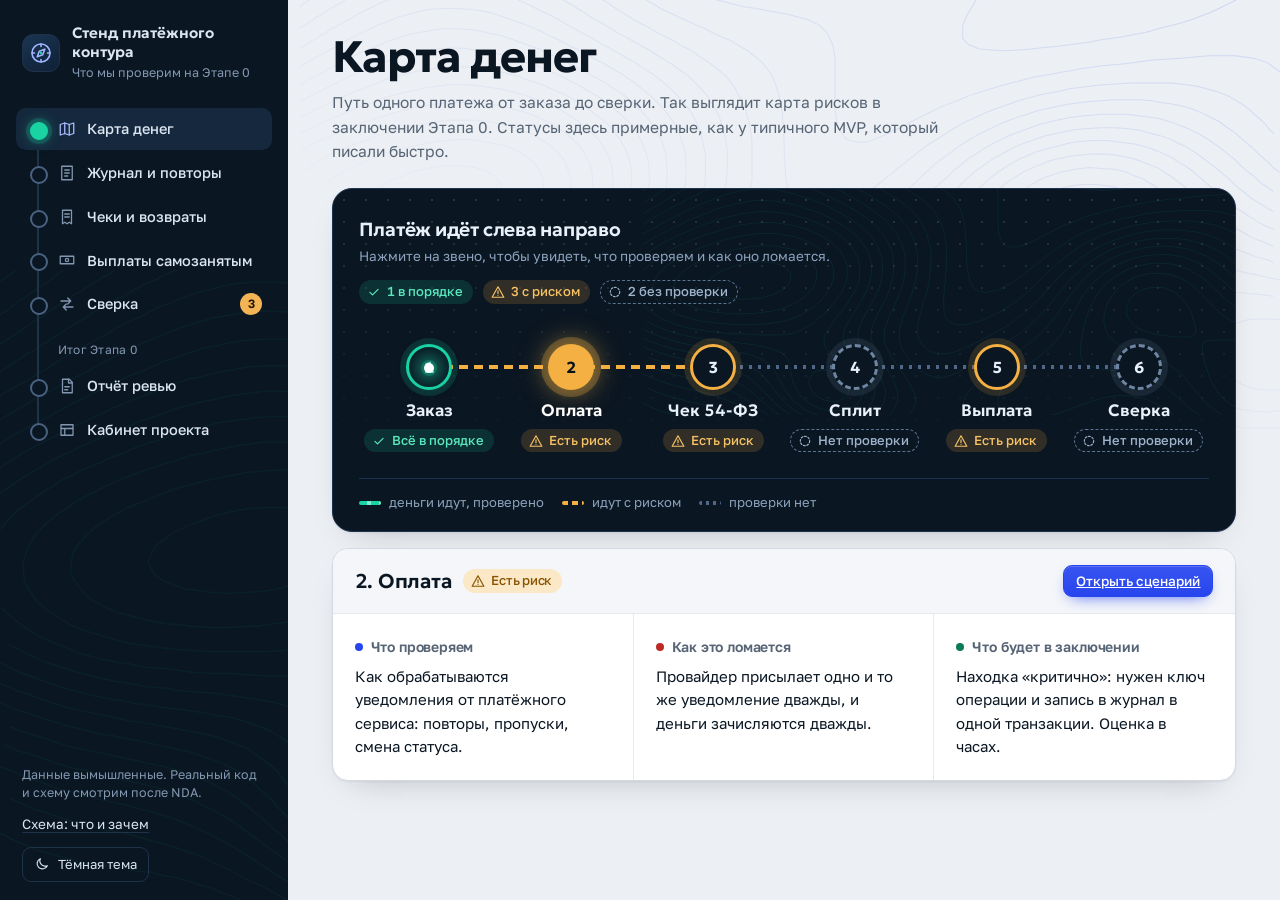
==== index.html @ 49bcb16f "feat: демо платёжного контура (Этап 0) Co-Authored-By: Claude Sonnet 5.5 <noreply@anthropic.com>" ====
<!doctype html>
<html lang="ru">
<head>
<meta charset="utf-8">
<meta name="robots" content="noindex">
<meta name="viewport" content="width=device-width, initial-scale=1, viewport-fit=cover">
<title>Стенд платёжного контура</title>
<link rel="stylesheet" href="styles.css">
</head>
<body>
<div class="app">
  <aside class="rail">
    <div class="brand">
      <span class="brand-mark" aria-hidden="true"><svg viewBox="0 0 24 24"><circle cx="12" cy="12" r="9"/><path d="M12 3v2.5M12 18.5V21M3 12h2.5M18.5 12H21"/><path d="M15.8 8.2l-2.1 5.5-5.5 2.1 2.1-5.5z"/><circle class="nd" cx="12" cy="12" r="1.3"/></svg></span>
      <div>
        <b>Стенд платёжного контура</b>
        <small>Что мы проверим на Этапе 0</small>
      </div>
    </div>
    <nav id="nav" class="nav" aria-label="Экраны стенда"></nav>
    <div class="rail-foot">
      <p class="demo-note">Данные вымышленные. Реальный код и схему смотрим после NDA.</p>
      <a class="rail-link" href="story.html">Схема: что и зачем</a>
      <button class="theme-btn" id="themeBtn" type="button" aria-label="Сменить тему"></button>
    </div>
  </aside>
  <main class="main" id="view" tabindex="-1"></main>
</div>
<script src="data.js"></script>
<script src="app.js"></script>
</body>
</html>
---- styles.css ----
/* Стенд платёжного контура.
   Раскладка: тёмная боковая колонка с экранами, справа рабочая область на светлой «бумаге».
   Главная деталь: кассовая лента, которая выезжает при каждом чеке. Остальное сдержанно. */

@font-face{font-family:'Geologica';font-weight:600;font-style:normal;font-display:swap;src:url(fonts/geologica-cyrillic-600-normal.woff2) format('woff2');unicode-range:U+0301,U+0400-045F,U+0490-0491,U+04B0-04B1,U+2116}
@font-face{font-family:'Geologica';font-weight:600;font-style:normal;font-display:swap;src:url(fonts/geologica-latin-600-normal.woff2) format('woff2');unicode-range:U+0000-00FF,U+0131,U+0152-0153,U+02BB-02BC,U+02C6,U+02DA,U+02DC,U+2000-206F,U+2074,U+20AC,U+2122,U+2191,U+2193,U+2212,U+2215,U+FEFF,U+FFFD}
@font-face{font-family:'Geologica';font-weight:700;font-style:normal;font-display:swap;src:url(fonts/geologica-cyrillic-700-normal.woff2) format('woff2');unicode-range:U+0301,U+0400-045F,U+0490-0491,U+04B0-04B1,U+2116}
@font-face{font-family:'Geologica';font-weight:700;font-style:normal;font-display:swap;src:url(fonts/geologica-latin-700-normal.woff2) format('woff2');unicode-range:U+0000-00FF,U+0131,U+0152-0153,U+02BB-02BC,U+02C6,U+02DA,U+02DC,U+2000-206F,U+2074,U+20AC,U+2122,U+2191,U+2193,U+2212,U+2215,U+FEFF,U+FFFD}
@font-face{font-family:'Golos Text';font-weight:400;font-style:normal;font-display:swap;src:url(fonts/golos-text-cyrillic-400-normal.woff2) format('woff2');unicode-range:U+0301,U+0400-045F,U+0490-0491,U+04B0-04B1,U+2116}
@font-face{font-family:'Golos Text';font-weight:400;font-style:normal;font-display:swap;src:url(fonts/golos-text-latin-400-normal.woff2) format('woff2');unicode-range:U+0000-00FF,U+0131,U+0152-0153,U+02BB-02BC,U+02C6,U+02DA,U+02DC,U+2000-206F,U+2074,U+20AC,U+2122,U+2191,U+2193,U+2212,U+2215,U+FEFF,U+FFFD}
@font-face{font-family:'Golos Text';font-weight:500;font-style:normal;font-display:swap;src:url(fonts/golos-text-cyrillic-500-normal.woff2) format('woff2');unicode-range:U+0301,U+0400-045F,U+0490-0491,U+04B0-04B1,U+2116}
@font-face{font-family:'Golos Text';font-weight:500;font-style:normal;font-display:swap;src:url(fonts/golos-text-latin-500-normal.woff2) format('woff2');unicode-range:U+0000-00FF,U+0131,U+0152-0153,U+02BB-02BC,U+02C6,U+02DA,U+02DC,U+2000-206F,U+2074,U+20AC,U+2122,U+2191,U+2193,U+2212,U+2215,U+FEFF,U+FFFD}
@font-face{font-family:'Golos Text';font-weight:600;font-style:normal;font-display:swap;src:url(fonts/golos-text-cyrillic-600-normal.woff2) format('woff2');unicode-range:U+0301,U+0400-045F,U+0490-0491,U+04B0-04B1,U+2116}
@font-face{font-family:'Golos Text';font-weight:600;font-style:normal;font-display:swap;src:url(fonts/golos-text-latin-600-normal.woff2) format('woff2');unicode-range:U+0000-00FF,U+0131,U+0152-0153,U+02BB-02BC,U+02C6,U+02DA,U+02DC,U+2000-206F,U+2074,U+20AC,U+2122,U+2191,U+2193,U+2212,U+2215,U+FEFF,U+FFFD}
@font-face{font-family:'JetBrains Mono';font-weight:400;font-style:normal;font-display:swap;src:url(fonts/jetbrains-mono-cyrillic-400-normal.woff2) format('woff2');unicode-range:U+0301,U+0400-045F,U+0490-0491,U+04B0-04B1,U+2116}
@font-face{font-family:'JetBrains Mono';font-weight:400;font-style:normal;font-display:swap;src:url(fonts/jetbrains-mono-latin-400-normal.woff2) format('woff2');unicode-range:U+0000-00FF,U+0131,U+0152-0153,U+02BB-02BC,U+02C6,U+02DA,U+02DC,U+2000-206F,U+2074,U+20AC,U+2122,U+2191,U+2193,U+2212,U+2215,U+FEFF,U+FFFD}
@font-face{font-family:'JetBrains Mono';font-weight:500;font-style:normal;font-display:swap;src:url(fonts/jetbrains-mono-cyrillic-500-normal.woff2) format('woff2');unicode-range:U+0301,U+0400-045F,U+0490-0491,U+04B0-04B1,U+2116}
@font-face{font-family:'JetBrains Mono';font-weight:500;font-style:normal;font-display:swap;src:url(fonts/jetbrains-mono-latin-500-normal.woff2) format('woff2');unicode-range:U+0000-00FF,U+0131,U+0152-0153,U+02BB-02BC,U+02C6,U+02DA,U+02DC,U+2000-206F,U+2074,U+20AC,U+2122,U+2191,U+2193,U+2212,U+2215,U+FEFF,U+FFFD}


:root{
  --bg:#ECEFF3; --panel:#FFFFFF; --panel-2:#F4F6F9; --ink:#0A1622; --muted:#566475;
  --line:#D3DAE3; --line-2:#E5EAF0;
  --accent:#2745EE; --accent-ink:#FFFFFF; --accent-soft:#E3E8FE;
  --ok:#0B7A56; --ok-soft:#D7F2E8; --warn:#8A5300; --warn-soft:#FAE8C6; --bad:#BC2A24; --bad-soft:#FADEDC;
  --flow:#19D3A2;
  --rail:#0A1622; --rail-ink:#DCE6F2; --rail-muted:#8397B0; --rail-active:#15283D; --rail-line:#1F3249;
  --board:#0A1622; --board-2:#0F2035; --board-line:#1C3350; --board-ink:#E8F0FA; --board-muted:#8DA3BD;
  --paper:#FBFBF8; --paper-ink:#1B1F27; --paper-dim:#6A6F78; --paper-line:#C9CAC5;
  --contour:rgba(39,69,238,.15);
  --shadow:0 1px 2px rgba(10,22,34,.05),0 14px 34px -20px rgba(10,22,34,.28);
  --f-head:'Geologica','Segoe UI',system-ui,sans-serif;
  --f-body:'Golos Text','Segoe UI',system-ui,sans-serif;
  --f-mono:'JetBrains Mono',ui-monospace,Menlo,Consolas,monospace;
  --rail-w:288px;
  --contour-img:url("data:image/svg+xml,%3Csvg xmlns=%22http://www.w3.org/2000/svg%22 viewBox=%220 0 1200 520%22 fill=%22none%22 stroke=%22%23000%22 stroke-width=%221.2%22 stroke-linejoin=%22round%22%3E%3Cpath d=%22M841 0 L836 8 L830 18 L825 30 L825 45 L832 53 L845 58 L860 59 L875 60 L891 59 L906 58 L921 56 L936 55 L951 53 L958 52 L974 50 L989 47 L1003 45 L1011 44 L1026 41 L1042 38 L1049 36 L1064 32 L1072 30 L1087 26 L1096 23 L1109 18 L1117 15 L1132 8 L1140 4 L1148 0 M534 0 L543 2 L558 6 L566 8 L581 10 L596 13 L608 15 L619 17 L634 21 L642 23 L656 30 L664 38 L668 45 L672 55 L674 68 L674 83 L674 98 L674 113 L674 128 L676 143 L679 153 L687 164 L694 167 L709 168 L717 166 L732 160 L740 156 L751 151 L762 145 L770 141 L780 136 L792 130 L800 126 L814 121 L823 117 L833 113 L845 109 L855 106 L868 102 L882 98 L891 96 L906 92 L914 90 L928 88 L943 85 L956 83 L966 81 L981 79 L996 77 L1011 76 L1019 75 L1034 73 L1049 71 L1064 70 L1079 69 L1093 68 L1102 67 L1117 66 L1132 66 L1147 66 L1162 68 L1170 69 L1185 74 L1192 79 L1200 85 M451 0 L460 5 L468 10 L479 15 L491 21 L498 24 L511 30 L521 34 L528 38 L543 45 L551 48 L559 53 L571 60 L581 68 L589 75 L595 83 L600 90 L604 100 L608 113 L611 128 L612 136 L613 151 L614 166 L614 181 L615 196 L616 211 L619 226 L621 234 L626 243 L634 250 L649 254 L664 252 L675 249 L687 243 L694 239 L703 234 L714 226 L724 219 L732 212 L740 206 L747 200 L755 194 L762 188 L771 181 L781 173 L792 166 L800 161 L808 156 L816 151 L830 143 L838 140 L846 136 L860 130 L868 127 L883 122 L891 119 L906 115 L913 113 L928 110 L943 107 L951 105 L966 103 L981 101 L996 100 L1011 99 L1023 98 L1034 98 L1049 98 L1064 98 L1072 98 L1087 100 L1102 102 L1117 106 L1125 108 L1138 113 L1147 118 L1155 123 L1162 128 L1171 136 L1179 143 L1186 151 L1193 158 M0 9 L2 8 L8 4 L13 0 M198 520 L196 519 L189 516 L181 513 L179 512 L174 510 L166 508 L158 505 L157 505 L151 503 L143 501 L136 500 L128 498 L124 497 L121 497 L113 496 L106 494 L98 493 L91 492 L83 491 L75 490 L75 490 L68 489 L60 487 L53 485 L45 483 L42 482 L38 481 L30 479 L23 475 L21 475 L15 472 L8 469 L5 467 L0 465 M400 0 L408 5 L415 10 L423 15 L436 23 L445 28 L453 32 L463 38 L475 44 L483 48 L491 53 L505 60 L513 66 L521 71 L528 76 L537 83 L545 90 L552 98 L558 108 L565 121 L568 128 L572 143 L574 151 L576 166 L576 181 L576 196 L576 211 L574 226 L574 234 L572 249 L571 264 L571 279 L572 294 L575 301 L581 310 L596 316 L611 316 L626 312 L638 309 L649 305 L657 301 L672 294 L679 290 L687 286 L697 279 L708 271 L717 264 L725 258 L732 251 L740 244 L747 237 L755 229 L762 222 L770 215 L777 208 L785 201 L792 194 L800 188 L810 181 L820 173 L830 167 L838 162 L845 158 L860 151 L868 147 L878 143 L891 138 L899 136 L913 131 L927 128 L936 126 L951 123 L966 121 L974 120 L989 119 L1004 118 L1019 118 L1034 118 L1049 119 L1059 121 L1072 123 L1087 126 L1094 128 L1109 134 L1117 138 L1127 143 L1138 151 L1147 157 L1155 164 L1162 170 L1170 177 L1177 184 L1185 191 L1192 198 L1200 204 M0 37 L8 32 L10 30 L15 26 L20 23 L23 21 L30 16 L31 15 L38 11 L42 8 L45 5 L53 0 L53 0 M237 520 L226 514 L219 510 L208 505 L196 499 L189 495 L178 490 L166 484 L158 481 L143 476 L136 474 L121 470 L111 467 L98 464 L83 461 L75 459 L60 455 L50 452 L38 448 L28 445 L15 439 L8 436 M353 0 L362 5 L370 10 L378 15 L390 23 L400 28 L408 33 L416 38 L429 45 L438 50 L445 54 L456 60 L468 68 L475 72 L483 77 L491 83 L501 90 L509 98 L517 106 L523 113 L528 121 L536 135 L539 143 L543 158 L545 166 L547 181 L547 196 L546 211 L544 226 L543 234 L540 249 L536 263 L533 271 L529 286 L527 294 L523 309 L521 324 L523 339 L528 350 L536 359 L543 365 L554 369 L566 371 L581 370 L589 368 L604 363 L611 360 L624 354 L634 349 L642 345 L653 339 L664 333 L672 329 L680 324 L692 317 L702 310 L709 304 L717 298 L725 292 L732 286 L740 278 L747 271 L755 263 L762 255 L770 246 L777 238 L785 230 L792 222 L800 215 L808 208 L815 201 L823 195 L831 188 L842 181 L853 174 L860 170 L868 166 L883 159 L891 156 L905 151 L913 148 L928 144 L936 142 L951 139 L966 137 L981 136 L989 135 L1004 135 L1019 135 L1026 136 L1042 138 L1057 140 L1067 143 L1079 147 L1089 151 L1102 157 L1109 161 L1117 166 L1127 173 L1137 181 L1146 188 L1154 196 L1162 203 L1170 209 L1177 216 L1185 221 L1192 226 M0 61 L2 60 L8 56 L13 53 L15 51 L23 46 L24 45 L30 41 L36 38 L38 36 L45 31 L47 30 L53 26 L59 23 L60 21 L68 17 L70 15 L75 12 L82 8 L83 7 L91 3 L95 0 M267 520 L257 515 L249 511 L238 505 L226 498 L219 493 L211 488 L202 482 L190 475 L181 470 L174 466 L161 460 L151 456 L141 452 L128 448 L116 445 L106 442 L91 439 L83 437 L68 433 L56 430 L45 427 L32 422 L23 419 L11 414 L0 410 M300 0 L309 4 L317 8 L331 15 L340 19 L347 23 L359 30 L370 36 L377 40 L387 45 L400 53 L408 57 L415 61 L427 68 L438 74 L445 79 L453 84 L462 90 L472 98 L481 106 L488 113 L495 121 L501 128 L506 136 L513 151 L516 158 L519 173 L521 184 L521 196 L521 209 L520 219 L517 234 L513 248 L511 256 L506 270 L502 279 L498 289 L493 301 L491 309 L487 324 L486 339 L489 354 L492 362 L498 372 L506 382 L513 390 L521 398 L528 404 L536 409 L549 414 L558 417 L574 415 L581 413 L596 407 L604 403 L611 398 L622 392 L634 384 L642 379 L649 375 L658 369 L670 362 L679 356 L687 351 L694 346 L705 339 L715 332 L725 325 L732 318 L740 312 L747 305 L755 297 L762 289 L770 280 L777 271 L783 264 L789 256 L795 249 L801 241 L808 234 L815 226 L823 218 L830 211 L839 203 L849 196 L860 188 L868 184 L875 180 L888 173 L898 169 L907 166 L921 161 L933 158 L943 156 L958 153 L974 152 L989 151 L1004 151 L1019 152 L1034 154 L1049 158 L1057 160 L1072 165 L1079 169 L1088 173 L1101 181 L1109 187 L1117 193 L1125 199 L1132 205 L1140 212 L1147 219 L1156 226 L1166 234 L1177 241 L1185 246 L1192 250 M0 84 L1 83 L8 79 L13 75 L15 74 L23 69 L25 68 L30 65 L37 60 L38 60 L45 55 L49 53 L53 50 L60 46 L61 45 L68 41 L74 38 L75 36 L83 32 L86 30 L91 28 L98 23 L100 23 L106 19 L113 15 L114 15 L121 11 L128 8 L129 8 L136 4 L143 1 L147 0 M295 520 L287 517 L278 512 L264 505 L257 501 L249 496 L239 490 L229 482 L219 475 L211 469 L204 464 L196 458 L187 452 L174 445 L166 441 L158 437 L143 432 L136 429 L121 425 L107 422 L98 420 L83 417 L74 414 L60 411 L46 407 L38 404 L23 399 L15 397 L3 392 M542 520 L536 520 L528 520 L526 520 M0 104 L10 98 L23 91 L30 86 L38 82 L48 75 L60 68 L68 64 L75 60 L88 53 L98 47 L106 43 L117 38 L128 32 L136 29 L151 23 L158 20 L174 16 L181 14 L196 11 L211 10 L226 10 L242 11 L257 13 L267 15 L279 19 L291 23 L302 27 L310 30 L325 36 L332 40 L343 45 L355 51 L362 55 L373 60 L385 66 L392 71 L401 75 L414 83 L423 88 L430 93 L438 98 L447 106 L456 113 L464 121 L471 128 L477 136 L483 144 L490 158 L493 166 L497 181 L498 196 L498 203 L498 211 L496 226 L492 241 L490 249 L484 264 L481 271 L475 283 L470 294 L467 301 L461 317 L459 324 L458 339 L460 353 L464 362 L468 370 L475 383 L482 392 L487 399 L493 407 L498 415 L506 427 L511 437 L515 445 L518 460 L514 475 L509 482 L502 490 L493 497 L483 503 L475 507 L464 512 L453 517 L443 520 M327 520 L317 517 L305 512 L294 508 L287 505 L274 497 L264 492 L257 486 L249 481 L241 475 L233 467 L224 460 L216 452 L207 445 L197 437 L189 431 L181 427 L171 422 L158 417 L150 414 L136 410 L121 407 L113 405 L98 402 L85 399 L75 397 L60 394 L53 392 L38 387 L29 384 L15 380 L8 377 M653 520 L642 515 L634 511 L625 505 L617 497 L611 490 L606 475 L609 460 L612 452 L619 443 L626 434 L634 426 L642 419 L649 412 L657 406 L665 399 L675 392 L686 384 L694 379 L702 373 L709 368 L719 362 L729 354 L739 347 L747 340 L755 333 L762 325 L770 317 L776 309 L782 301 L788 294 L793 286 L800 276 L808 265 L814 256 L820 249 L826 241 L833 234 L840 226 L848 219 L857 211 L867 203 L875 198 L883 193 L892 188 L906 182 L913 179 L928 175 L936 173 L951 169 L966 167 L981 166 L996 166 L1011 168 L1026 170 L1040 173 L1049 176 L1061 181 L1072 186 L1079 191 L1088 196 L1098 203 L1107 211 L1116 219 L1125 226 L1132 232 L1140 239 L1147 245 L1155 250 L1164 256 L1177 264 L1185 268 L1193 271 M1004 520 L1004 520 L996 516 L990 512 L989 512 L981 508 L974 505 L974 505 L966 502 L958 499 L954 497 L951 496 L943 494 L936 493 L928 492 L921 491 L913 491 L906 491 L898 492 L891 493 L883 494 L875 495 L868 497 L867 497 L860 499 L853 501 L845 503 L840 505 L838 506 L830 508 L823 510 L815 512 L815 512 L808 514 L800 516 L792 518 L786 520 M0 124 L8 119 L18 113 L30 106 L38 102 L45 98 L59 90 L68 86 L75 82 L88 75 L98 70 L106 66 L118 60 L128 56 L136 53 L151 47 L158 45 L174 40 L185 38 L196 36 L211 34 L226 34 L242 35 L257 37 L264 39 L279 42 L288 45 L302 50 L310 53 L325 58 L332 62 L346 68 L355 72 L362 76 L376 83 L385 88 L392 92 L403 98 L414 106 L423 111 L430 117 L438 124 L445 131 L453 140 L460 150 L465 158 L469 166 L474 181 L475 192 L476 203 L475 218 L474 226 L470 241 L468 249 L462 264 L458 271 L453 282 L446 294 L443 301 L438 313 L434 324 L433 339 L436 354 L439 362 L445 374 L452 384 L457 392 L462 399 L468 408 L475 421 L479 430 L483 442 L484 452 L483 462 L478 475 L472 482 L465 490 L454 497 L445 502 L438 505 L423 511 L415 512 L400 515 L385 516 L370 516 L355 515 L340 512 L332 511 L317 506 L309 503 L297 497 L287 492 L279 487 L272 482 L262 475 L253 467 L246 460 L238 452 L231 445 L224 437 L216 430 L208 422 L197 414 L189 410 L181 406 L166 401 L158 398 L143 395 L130 392 L121 390 L106 387 L91 384 L83 383 L68 379 L58 377 L45 373 L32 369 L23 366 L11 362 L0 357 M1062 520 L1049 514 L1042 509 L1034 505 L1023 497 L1012 490 L1004 484 L996 479 L989 475 L976 467 L966 462 L958 459 L943 454 L933 452 L921 451 L906 450 L891 452 L883 453 L868 456 L857 460 L845 464 L836 467 L823 472 L815 475 L800 480 L792 483 L777 487 L768 490 L755 492 L740 494 L725 494 L709 492 L700 490 L687 484 L679 477 L674 467 L675 452 L679 442 L687 431 L694 423 L702 416 L709 409 L717 403 L725 398 L732 392 L742 384 L752 377 L761 369 L770 362 L777 354 L784 347 L789 339 L795 332 L800 323 L808 310 L812 301 L816 294 L823 282 L829 271 L833 264 L839 256 L845 247 L853 238 L860 231 L868 224 L875 217 L885 211 L897 203 L906 199 L913 196 L928 190 L936 188 L951 185 L966 183 L981 182 L996 182 L1011 184 L1026 187 L1034 190 L1049 196 L1057 199 L1064 204 L1075 211 L1085 219 L1094 226 L1102 233 L1109 240 L1117 247 L1125 253 L1132 259 L1140 265 L1150 271 L1162 278 L1170 282 L1181 286 L1192 291 M0 143 L12 136 L23 130 L30 126 L40 121 L53 114 L60 110 L69 106 L83 99 L91 95 L101 90 L113 85 L121 82 L136 75 L143 73 L158 68 L166 65 L181 62 L189 60 L204 58 L219 57 L234 57 L249 59 L259 60 L272 63 L287 66 L294 69 L309 74 L317 76 L332 82 L340 85 L351 90 L362 96 L370 100 L380 106 L392 113 L400 118 L408 124 L415 130 L423 137 L430 144 L438 154 L445 166 L448 173 L453 187 L454 196 L455 211 L453 226 L452 234 L447 249 L444 256 L438 268 L432 279 L428 286 L423 295 L415 309 L412 317 L408 332 L409 347 L414 362 L419 369 L424 377 L430 385 L438 396 L445 406 L450 414 L454 422 L459 437 L461 445 L460 453 L456 467 L451 475 L444 482 L434 490 L423 496 L415 499 L400 503 L385 505 L377 505 L364 505 L355 504 L340 501 L325 497 L317 494 L306 490 L294 483 L287 478 L279 472 L272 466 L264 458 L257 450 L249 440 L242 430 L235 422 L229 414 L221 407 L211 400 L204 395 L196 392 L181 386 L174 384 L158 381 L143 378 L136 377 L121 374 L106 372 L93 369 L83 367 L68 364 L59 362 L45 358 L33 354 L23 350 L13 347 L0 341 M1127 520 L1117 518 L1102 513 L1094 510 L1083 505 L1072 498 L1064 494 L1057 488 L1048 482 L1039 475 L1031 467 L1022 460 L1014 452 L1005 445 L996 438 L989 432 L981 427 L971 422 L958 417 L951 414 L936 410 L922 407 L913 405 L898 403 L883 402 L868 400 L860 398 L845 394 L838 389 L831 377 L831 362 L832 347 L835 332 L838 317 L840 309 L845 294 L848 286 L853 275 L859 264 L864 256 L870 249 L876 241 L884 234 L894 226 L905 219 L913 214 L921 210 L936 205 L943 203 L958 200 L974 198 L989 199 L1004 200 L1017 203 L1026 207 L1037 211 L1049 218 L1057 223 L1064 228 L1072 234 L1079 241 L1087 249 L1095 256 L1103 264 L1112 271 L1121 279 L1132 286 L1140 290 L1147 294 L1162 300 L1170 303 L1185 307 L1192 310 M0 163 L8 158 L19 151 L30 145 L38 141 L48 136 L60 129 L68 126 L79 121 L91 115 L98 112 L113 106 L121 103 L133 98 L143 94 L156 90 L166 88 L181 84 L189 83 L204 80 L219 79 L234 79 L249 80 L264 82 L272 84 L287 87 L300 90 L309 94 L322 98 L332 102 L341 106 L355 112 L362 116 L370 121 L382 128 L392 136 L400 142 L408 149 L415 158 L421 166 L425 173 L430 186 L433 196 L434 211 L432 226 L430 235 L426 249 L422 256 L415 269 L409 279 L405 286 L400 294 L392 306 L386 317 L383 324 L380 339 L383 354 L387 362 L393 369 L400 378 L408 387 L415 395 L423 405 L429 414 L433 422 L438 433 L440 445 L438 457 L433 467 L426 475 L416 482 L408 486 L397 490 L385 492 L370 493 L355 493 L340 490 L332 488 L318 482 L309 478 L302 473 L294 467 L285 460 L279 452 L272 443 L264 430 L260 422 L256 414 L249 403 L242 394 L234 387 L226 382 L215 377 L204 373 L189 369 L181 368 L166 365 L151 363 L141 362 L128 360 L113 358 L98 355 L91 354 L75 351 L60 347 L53 345 L38 340 L30 337 L16 332 L8 328 L0 324 M1200 505 L1192 506 L1177 506 L1162 506 L1154 505 L1140 502 L1125 498 L1117 495 L1105 490 L1094 484 L1087 479 L1079 473 L1072 467 L1064 459 L1057 451 L1049 442 L1042 432 L1034 423 L1027 414 L1019 407 L1011 400 L1004 394 L996 389 L986 384 L974 379 L966 377 L951 372 L943 369 L928 365 L920 362 L906 355 L898 350 L891 344 L883 335 L878 324 L875 310 L875 301 L876 294 L880 279 L884 271 L891 260 L898 250 L906 243 L913 237 L921 232 L933 226 L943 222 L958 219 L966 218 L981 218 L992 219 L1004 221 L1019 226 L1026 230 L1034 234 L1043 241 L1052 249 L1060 256 L1067 264 L1074 271 L1080 279 L1088 286 L1096 294 L1106 301 L1117 308 L1125 311 L1139 317 L1147 319 L1162 323 L1170 324 L1185 328 L1200 331 M0 184 L8 179 L16 173 L28 166 L38 160 L45 156 L56 151 L68 145 L75 142 L90 136 L98 132 L108 128 L121 123 L128 121 L143 115 L151 113 L166 109 L181 106 L189 104 L204 102 L219 100 L234 100 L249 101 L264 103 L279 105 L287 107 L302 111 L309 113 L325 119 L332 122 L346 128 L355 133 L362 138 L371 143 L380 151 L388 158 L395 166 L400 173 L408 188 L410 196 L412 211 L411 226 L408 238 L404 249 L400 256 L392 269 L386 279 L380 286 L374 294 L368 301 L362 309 L355 320 L348 332 L344 339 L344 354 L348 362 L356 369 L365 377 L375 384 L384 392 L392 399 L400 406 L407 414 L412 422 L415 430 L418 445 L415 455 L408 466 L400 471 L392 475 L377 479 L362 480 L347 478 L335 475 L325 470 L317 466 L308 460 L300 452 L294 444 L287 430 L284 422 L281 407 L279 395 L276 384 L272 377 L263 369 L249 363 L242 361 L226 357 L211 354 L204 353 L189 351 L174 349 L158 348 L147 347 L136 345 L121 344 L106 341 L93 339 L83 337 L68 333 L60 331 L45 326 L38 324 L23 317 L15 313 L7 309 M948 249 L958 246 L974 244 L989 245 L999 249 L1011 255 L1019 261 L1026 269 L1034 279 L1038 286 L1042 295 L1046 309 L1049 322 L1049 332 L1042 338 L1034 339 L1021 339 L1011 339 L996 337 L981 335 L966 332 L958 330 L943 324 L936 320 L928 313 L921 303 L918 294 L919 279 L922 271 L928 263 L936 256 L948 249 M1200 485 L1185 487 L1170 486 L1155 484 L1147 482 L1132 476 L1125 472 L1116 467 L1106 460 L1099 452 L1092 445 L1087 437 L1079 424 L1075 414 L1072 405 L1068 392 L1064 377 L1063 369 L1062 354 L1068 347 L1079 345 L1094 345 L1109 345 L1125 345 L1140 346 L1155 346 L1162 347 L1177 348 L1192 350 M0 214 L8 205 L15 198 L23 192 L30 187 L39 181 L52 173 L60 169 L68 165 L83 159 L91 155 L102 151 L113 146 L122 143 L136 139 L145 136 L158 132 L173 128 L181 126 L196 124 L211 122 L226 121 L242 121 L257 122 L272 124 L287 127 L294 129 L309 133 L317 136 L332 143 L340 147 L347 152 L357 158 L365 166 L373 173 L378 181 L385 195 L387 203 L388 219 L386 234 L383 241 L377 254 L371 264 L365 271 L359 279 L352 286 L345 294 L336 301 L327 309 L317 317 L309 321 L302 325 L287 331 L279 333 L264 335 L249 335 L234 335 L219 335 L204 334 L189 333 L174 333 L159 332 L151 331 L136 329 L121 328 L106 325 L98 324 L83 321 L68 317 L60 314 L47 309 L38 305 L30 301 L19 294 L9 286 L1 279 M324 407 L325 406 L332 403 L340 402 L347 402 L355 404 L362 407 L362 407 L370 411 L375 414 L377 417 L383 422 L385 425 L388 430 L390 437 L390 445 L386 452 L385 453 L377 458 L374 460 L370 461 L362 462 L355 461 L347 460 L346 460 L340 457 L332 453 L331 452 L325 447 L323 445 L318 437 L317 434 L316 430 L315 422 L317 416 L318 414 L324 407 M1200 461 L1192 461 L1185 461 L1177 460 L1173 460 L1170 459 L1162 457 L1155 454 L1152 452 L1147 449 L1141 445 L1140 443 L1134 437 L1132 434 L1129 430 L1126 422 L1125 414 L1125 407 L1128 399 L1132 393 L1133 392 L1140 387 L1143 384 L1147 383 L1155 380 L1162 378 L1170 377 L1175 377 L1177 377 L1185 377 L1189 377 L1192 377 L1200 378 M210 143 L219 142 L234 142 L249 142 L259 143 L272 145 L287 148 L296 151 L309 156 L317 159 L329 166 L339 173 L347 181 L353 188 L357 196 L362 211 L362 219 L362 226 L357 241 L353 249 L347 258 L340 267 L332 274 L325 281 L317 286 L305 294 L294 299 L287 303 L272 308 L264 309 L249 312 L234 314 L219 315 L204 315 L189 315 L174 315 L158 314 L143 313 L128 311 L113 309 L106 308 L91 304 L81 301 L68 297 L60 294 L47 286 L38 280 L30 273 L24 264 L20 256 L19 241 L23 229 L29 219 L36 211 L45 203 L53 198 L60 193 L68 188 L82 181 L91 177 L99 173 L113 168 L121 165 L136 160 L143 158 L158 153 L168 151 L181 148 L196 145 L210 143 M217 166 L226 165 L242 165 L251 166 L264 168 L279 171 L287 173 L302 180 L309 185 L317 191 L325 201 L329 211 L330 226 L325 241 L320 249 L313 256 L305 264 L294 271 L287 275 L279 279 L264 285 L257 287 L242 290 L226 292 L212 294 L204 294 L189 295 L174 295 L158 294 L151 293 L136 292 L121 289 L110 286 L98 283 L88 279 L75 272 L68 265 L61 256 L58 249 L60 234 L65 226 L71 219 L80 211 L91 204 L98 200 L106 196 L121 190 L128 187 L143 181 L151 179 L166 175 L174 173 L189 170 L204 167 L217 166 M218 196 L226 196 L234 196 L249 198 L264 203 L272 208 L279 216 L281 226 L279 234 L272 244 L264 250 L252 256 L242 260 L226 264 L219 265 L204 266 L189 267 L174 266 L158 264 L151 263 L136 257 L128 252 L122 241 L128 228 L136 222 L143 217 L155 211 L166 207 L176 203 L189 200 L204 197 L218 196%22/%3E%3C/svg%3E");
}
@media (prefers-color-scheme: dark){
  :root:not([data-theme="light"]){
    --bg:#070D15; --panel:#0E1824; --panel-2:#132133; --ink:#E8EEF7; --muted:#94A5BC;
    --line:#21334B; --line-2:#182A40;
    --accent:#86A0FF; --accent-ink:#08101C; --accent-soft:#1A2A57;
    --ok:#46CB98; --ok-soft:#10372B; --warn:#F2B455; --warn-soft:#3A2B0E; --bad:#FF7E76; --bad-soft:#40181A;
    --rail:#050A11; --rail-line:#14253A; --rail-active:#112238;
    --board:#0C1B2C; --board-2:#112640; --board-line:#1E3652;
    --paper:#E9E8E2; --paper-dim:#5F646D; --paper-line:#B9BAB4;
    --contour:rgba(134,160,255,.14);
    --shadow:0 1px 0 rgba(0,0,0,.4),0 16px 34px -18px rgba(0,0,0,.75);
    color-scheme:dark;
  }
}
:root[data-theme="dark"]{
  --bg:#070D15; --panel:#0E1824; --panel-2:#132133; --ink:#E8EEF7; --muted:#94A5BC;
  --line:#21334B; --line-2:#182A40;
  --accent:#86A0FF; --accent-ink:#08101C; --accent-soft:#1A2A57;
  --ok:#46CB98; --ok-soft:#10372B; --warn:#F2B455; --warn-soft:#3A2B0E; --bad:#FF7E76; --bad-soft:#40181A;
  --rail:#050A11; --rail-line:#14253A; --rail-active:#112238;
  --board:#0C1B2C; --board-2:#112640; --board-line:#1E3652;
  --paper:#E9E8E2; --paper-dim:#5F646D; --paper-line:#B9BAB4;
  --contour:rgba(134,160,255,.14);
  --shadow:0 1px 0 rgba(0,0,0,.4),0 16px 34px -18px rgba(0,0,0,.75);
  color-scheme:dark;
}

*{box-sizing:border-box}
html{-webkit-text-size-adjust:100%}
body{margin:0;background:var(--bg);color:var(--ink);font-family:var(--f-body);font-size:15px;line-height:1.5;font-variant-numeric:tabular-nums;-webkit-font-smoothing:antialiased}
h1,h2,h3{font-family:var(--f-head);font-weight:600;letter-spacing:-.012em;text-wrap:balance;margin:0}
p{margin:0}
button{font:inherit;color:inherit}
a{color:inherit}
:focus-visible{outline:2px solid var(--accent);outline-offset:2px;border-radius:4px}
.app{display:grid;grid-template-columns:var(--rail-w) minmax(0,1fr);min-height:100vh}

/* боковая колонка: сама работает как линия маршрута */
.rail{background:var(--rail);color:var(--rail-ink);padding:24px 16px 18px;display:flex;flex-direction:column;gap:26px;position:sticky;top:0;height:100vh;overflow:auto}
.rail::before{content:"";position:absolute;inset:0;background:var(--flow);opacity:.05;-webkit-mask:var(--contour-img) left bottom/auto 70% no-repeat;mask:var(--contour-img) left bottom/auto 70% no-repeat;pointer-events:none}
.rail>*{position:relative}
.brand{display:flex;gap:12px;align-items:center;padding:0 6px}
.brand b{display:block;font-family:var(--f-head);font-weight:600;font-size:15px;line-height:1.25}
.brand small{display:block;color:var(--rail-muted);font-size:12.5px;margin-top:2px}
.brand-mark{flex:none;width:38px;height:38px;border-radius:11px;background:linear-gradient(150deg,#1B3552,#0E2036);border:1px solid var(--rail-line);display:grid;place-items:center}
.brand-mark svg{width:24px;height:24px;stroke:#9FB6FF;fill:none;stroke-width:1.6;stroke-linecap:round;stroke-linejoin:round}
.brand-mark svg .nd{fill:var(--flow);stroke:none}
.nav{display:flex;flex-direction:column;gap:2px;position:relative}
.nav::before{content:"";position:absolute;left:21px;top:20px;bottom:20px;width:2px;background:var(--rail-line);border-radius:1px}
.nav a{display:flex;align-items:center;gap:11px;padding:10px 10px 10px 42px;border-radius:10px;text-decoration:none;color:var(--rail-ink);font-weight:500;font-size:14.5px;position:relative}
.nav a::before{content:"";position:absolute;left:14px;top:50%;width:14px;height:14px;margin-top:-7px;border-radius:50%;background:var(--rail);border:2px solid #4A6282;transition:background .15s,border-color .15s,box-shadow .15s}
.nav a svg{flex:none;width:18px;height:18px;stroke:var(--rail-muted);fill:none;stroke-width:1.7;stroke-linecap:round;stroke-linejoin:round}
.nav a:hover{background:rgba(255,255,255,.05)}
.nav a:hover::before{border-color:#9FB6FF}
.nav a[aria-current="page"]{background:var(--rail-active)}
.nav a[aria-current="page"] svg{stroke:#A9BCFF}
.nav a[aria-current="page"]::before{background:var(--flow);border-color:var(--flow);box-shadow:0 0 0 4px rgba(25,211,162,.18),0 0 14px rgba(25,211,162,.55)}
.nav .sep{padding:14px 10px 4px 42px;font-size:12px;color:var(--rail-muted);letter-spacing:.02em}
.nav .badge{margin-left:auto;min-width:22px;height:22px;padding:0 6px;border-radius:11px;background:#F2B455;color:#241700;font-size:12px;font-weight:600;display:grid;place-items:center}
.nav .badge.zero{background:transparent;color:#46CB98;border:1px solid #2a5a49}
.rail-foot{margin-top:auto;display:flex;flex-direction:column;gap:12px;padding:0 6px}
.demo-note{font-size:12.5px;color:var(--rail-muted);line-height:1.45}
.rail-link{font-size:13.5px;color:var(--rail-ink);text-decoration:underline;text-underline-offset:3px;text-decoration-color:var(--rail-line)}
.rail-link:hover{text-decoration-color:var(--rail-ink)}
.theme-btn{align-self:flex-start;display:inline-flex;align-items:center;gap:8px;background:transparent;border:1px solid var(--rail-line);color:var(--rail-ink);padding:7px 11px;border-radius:9px;cursor:pointer;font-size:13px}
.theme-btn:hover{background:rgba(255,255,255,.05)}
.theme-btn svg{width:16px;height:16px;stroke:currentColor;fill:none;stroke-width:1.7;stroke-linecap:round;stroke-linejoin:round}

/* рабочая область: сверху топографические линии, фирменный фон «Атласа» */
.main{padding:34px clamp(20px,3.4vw,52px) 72px;min-width:0;max-width:1220px;outline:none;position:relative;isolation:isolate}
.main::before{content:"";position:absolute;z-index:-1;top:0;right:0;width:min(980px,100%);height:440px;background:var(--contour);pointer-events:none;
  -webkit-mask-image:var(--contour-img),linear-gradient(200deg,#000 0%,transparent 72%);mask-image:var(--contour-img),linear-gradient(200deg,#000 0%,transparent 72%);
  -webkit-mask-size:cover,100% 100%;mask-size:cover,100% 100%;-webkit-mask-position:right top,0 0;mask-position:right top,0 0;-webkit-mask-repeat:no-repeat;mask-repeat:no-repeat;
  -webkit-mask-composite:source-in;mask-composite:intersect}
.head{display:flex;gap:16px;align-items:flex-start;justify-content:space-between;flex-wrap:wrap;margin-bottom:24px}
.head>div{min-width:0}
.head h1{font-size:clamp(30px,3.6vw,44px);line-height:1.05;font-weight:700;letter-spacing:-.025em}
.lead{color:var(--muted);max-width:64ch;margin-top:10px;font-size:15.5px;line-height:1.58}
.grid{display:grid;gap:18px;min-width:0}
.grid.two{grid-template-columns:minmax(0,5fr) minmax(0,7fr)}
.grid.two-narrow{grid-template-columns:minmax(0,4fr) minmax(0,8fr)}
.panel{background:var(--panel);border:1px solid var(--line);border-radius:16px;padding:22px;box-shadow:var(--shadow);min-width:0}
.panel h2{font-size:18px;margin-bottom:4px}
.panel .sub,.sub{color:var(--muted);font-size:14px}
.stack{display:flex;flex-direction:column;gap:14px}
.row{display:flex;gap:10px;flex-wrap:wrap;align-items:center}
.sp{margin-top:18px}

/* маршрут платежа над каждым экраном */
.route{display:flex;align-items:center;margin:0 0 16px;overflow-x:auto;scrollbar-width:none;padding:2px 0}
.route a{display:flex;align-items:center;gap:8px;text-decoration:none;color:var(--muted);font-size:13px;white-space:nowrap;padding:3px 0}
.route a i{width:11px;height:11px;border-radius:50%;border:2px solid var(--line);background:var(--bg);flex:none}
.route a + a::before{content:"";width:20px;height:2px;margin:0 8px;background:var(--line);flex:none;border-radius:1px}
.route a:hover{color:var(--ink)}
.route a.on{color:var(--ink);font-weight:600}
.route a.on i{background:var(--accent);border-color:var(--accent);box-shadow:0 0 0 4px var(--accent-soft)}
.route a.pass i{border-color:var(--accent)}
.route a.pass + a::before{background:var(--accent)}

/* кнопки и переключатели */
.btn{display:inline-flex;align-items:center;justify-content:center;gap:8px;padding:10px 17px;border-radius:10px;border:1px solid var(--line);background:var(--panel);cursor:pointer;font-weight:500;font-size:14.5px;line-height:1.2;transition:background .12s,border-color .12s,transform .08s,box-shadow .12s;box-shadow:0 1px 1px rgba(10,22,34,.04)}
.btn:hover{background:var(--panel-2);border-color:var(--muted)}
.btn:active{transform:translateY(1px)}
.btn.primary{background:linear-gradient(180deg,color-mix(in srgb,var(--accent) 92%,#fff),var(--accent));border-color:var(--accent);color:var(--accent-ink);box-shadow:0 6px 16px -8px var(--accent),inset 0 1px 0 rgba(255,255,255,.18)}
.btn.primary:hover{filter:brightness(1.07);background:linear-gradient(180deg,color-mix(in srgb,var(--accent) 92%,#fff),var(--accent))}
.btn.sm{padding:7px 12px;font-size:13.5px;border-radius:9px}
.btn.quiet{border-color:transparent;background:transparent;color:var(--muted);box-shadow:none}
.btn.quiet:hover{color:var(--ink);background:var(--panel-2)}
.btn[disabled]{opacity:.45;cursor:not-allowed;transform:none;filter:none;box-shadow:none}
.btn[disabled]:hover{background:var(--panel);border-color:var(--line)}
.btn.primary[disabled]:hover{background:var(--accent);border-color:var(--accent)}
.switch{display:flex;gap:12px;align-items:flex-start;cursor:pointer;padding:13px 14px;border:1px solid var(--line);border-radius:12px;background:var(--panel-2);text-align:left;width:100%}
.switch .track{flex:none;width:42px;height:24px;border-radius:12px;background:var(--line);position:relative;transition:background .15s;margin-top:1px}
.switch .track::after{content:"";position:absolute;left:3px;top:3px;width:18px;height:18px;border-radius:50%;background:#fff;transition:transform .15s;box-shadow:0 1px 3px rgba(0,0,0,.3)}
.switch[aria-checked="true"] .track{background:var(--ok)}
.switch[aria-checked="true"] .track::after{transform:translateX(18px)}
.switch.danger[aria-checked="true"] .track{background:var(--bad)}
.switch b{display:block;font-weight:600;font-size:14.5px}
.switch small{display:block;color:var(--muted);font-size:13px;margin-top:2px;line-height:1.4}

/* плашки статуса: цвет + форма */
.pill{display:inline-flex;align-items:center;gap:6px;padding:3px 10px 3px 8px;border-radius:999px;font-size:13px;font-weight:500;white-space:nowrap;line-height:1.35}
.pill svg{width:14px;height:14px;flex:none;stroke:currentColor;fill:none;stroke-width:2;stroke-linecap:round;stroke-linejoin:round}
.pill.ok{background:var(--ok-soft);color:var(--ok)}
.pill.risk,.pill.warn{background:var(--warn-soft);color:var(--warn)}
.pill.bad{background:var(--bad-soft);color:var(--bad)}
.pill.none{background:transparent;color:var(--muted);border:1px dashed var(--muted);padding:2px 9px 2px 7px}
.pill.info{background:var(--accent-soft);color:var(--accent)}

.msg{display:flex;gap:10px;align-items:flex-start;padding:12px 14px;border-radius:12px;font-size:14.5px;line-height:1.45;border:1px solid var(--line);background:var(--panel-2);animation:rise .35s cubic-bezier(.2,.7,.2,1)}
.msg svg{flex:none;width:18px;height:18px;margin-top:1px;stroke:currentColor;fill:none;stroke-width:2;stroke-linecap:round;stroke-linejoin:round}
.msg.ok{background:var(--ok-soft);border-color:transparent;color:var(--ok)}
.msg.bad{background:var(--bad-soft);border-color:transparent;color:var(--bad)}
.msg.warn{background:var(--warn-soft);border-color:transparent;color:var(--warn)}
.msg span{color:var(--ink)}
.msg b{font-weight:600}

/* карточка входящего платежа («касса по ссылке») */
.paycard{position:relative;overflow:hidden;border-radius:16px;padding:18px 20px 18px;color:#EAF2FB;background:linear-gradient(150deg,#16304D 0%,#0A1622 70%);display:grid;gap:3px;border:1px solid #1E3856}
.paycard::before{content:"";position:absolute;inset:0;background:var(--flow);opacity:.22;-webkit-mask:var(--contour-img) right center/cover no-repeat;mask:var(--contour-img) right center/cover no-repeat;pointer-events:none}
.paycard>*{position:relative}
.paycard .pc-top{display:flex;justify-content:space-between;align-items:center;gap:10px;color:#9DB2CC;font-size:13px}
.paycard .pc-chip{font-family:var(--f-mono);font-size:11.5px;padding:2px 8px;border-radius:6px;border:1px solid #2B4666;color:#BFD0E4}
.paycard .big{font-family:var(--f-head);font-weight:700;font-size:34px;line-height:1.1;letter-spacing:-.02em;margin-top:8px}
.paycard .pc-order{font-size:14.5px;color:#DCE7F4}
.paycard .key{font-family:var(--f-mono);font-size:12px;color:#8FA6C2;margin-top:4px}
.paycard .pill.none{color:#B8C9DD;border-color:#6F86A3}
.paycard .pill.ok{background:rgba(25,211,162,.16);color:#5CE8BE}
.paycard .pill.info{background:rgba(134,160,255,.18);color:#B9C8FF}

/* карта денег: диспетчерская доска */
.legend{display:flex;gap:10px;flex-wrap:wrap}
.board{position:relative;overflow:hidden;background:var(--board);border:1px solid var(--board-line);border-radius:20px;padding:26px 26px 18px;color:var(--board-ink);box-shadow:var(--shadow)}
.board::before{content:"";position:absolute;inset:0;background:radial-gradient(circle,rgba(141,163,189,.22) 1px,transparent 1.4px) 0 0/22px 22px;-webkit-mask:linear-gradient(180deg,#000,transparent 85%);mask:linear-gradient(180deg,#000,transparent 85%);pointer-events:none}
.board::after{content:"";position:absolute;right:-40px;top:-30px;width:70%;height:75%;background:var(--flow);opacity:.13;-webkit-mask:var(--contour-img) right top/cover no-repeat;mask:var(--contour-img) right top/cover no-repeat;pointer-events:none}
.board>*{position:relative;z-index:1}
.board-top{display:flex;justify-content:space-between;align-items:flex-start;gap:14px;flex-wrap:wrap}
.board-top h2{font-size:19px;font-weight:600;color:var(--board-ink)}
.board-top p{color:var(--board-muted);font-size:13.5px;margin-top:3px}
.board .pill.ok{background:rgba(25,211,162,.14);color:#5CE8BE}
.board .pill.risk{background:rgba(244,176,66,.16);color:#F7C265}
.board .pill.none{color:#9FB3CB;border-color:#5C7391}
.track{display:grid;grid-template-columns:repeat(6,minmax(0,1fr));position:relative;margin-top:40px}
.coin{position:absolute;top:19px;left:8.33%;width:10px;height:10px;margin-left:-5px;border-radius:50%;background:#fff;box-shadow:0 0 0 3px rgba(25,211,162,.25),0 0 18px 6px rgba(25,211,162,.7);z-index:3;animation:coin 7.5s cubic-bezier(.45,.05,.55,.95) infinite;pointer-events:none}
@keyframes coin{0%{left:8.33%;opacity:0}7%{opacity:1}93%{opacity:1}100%{left:91.66%;opacity:0}}
.st{position:relative;display:flex;flex-direction:column;align-items:center;gap:12px;background:none;border:0;color:inherit;cursor:pointer;padding:0 6px 12px;text-align:center;--c:#6F86A3;border-radius:12px}
.st.s-ok{--c:#19D3A2}.st.s-risk{--c:#F4B042}.st.s-none{--c:#6F86A3}
.st .dot{position:relative;z-index:2;width:46px;height:46px;border-radius:50%;display:grid;place-items:center;background:var(--board);border:3px solid var(--c);font-family:var(--f-head);font-weight:700;font-size:16px;color:var(--board-ink);box-shadow:0 0 0 6px color-mix(in srgb,var(--c) 14%,transparent);transition:background .18s,box-shadow .18s,color .18s,transform .18s}
.st.s-none .dot{border-style:dashed}
.st:hover .dot{transform:translateY(-2px)}
.st[aria-pressed="true"] .dot{background:var(--c);color:#06121C;box-shadow:0 0 0 7px color-mix(in srgb,var(--c) 26%,transparent),0 0 28px color-mix(in srgb,var(--c) 70%,transparent)}
.st .txt{display:flex;flex-direction:column;align-items:center;gap:8px}
.st .txt b{font-family:var(--f-head);font-weight:600;font-size:16.5px;line-height:1.15}
.st[aria-pressed="true"] .txt b{color:#fff}
.st:not(:last-child)::after{content:"";position:absolute;left:50%;top:21px;width:100%;height:4px;border-radius:2px;z-index:1}
.st.g-ok:not(:last-child)::after{background:repeating-linear-gradient(90deg,#19D3A2 0 12px,#79F0D1 12px 20px);background-size:40px 4px;animation:flow 1.3s linear infinite}
.st.g-risk:not(:last-child)::after{background:repeating-linear-gradient(90deg,#F4B042 0 9px,transparent 9px 15px);background-size:30px 4px;animation:flow 2.6s linear infinite}
.st.g-none:not(:last-child)::after{background:repeating-linear-gradient(90deg,#4F6788 0 3px,transparent 3px 9px)}
@keyframes flow{to{background-position:40px 0}}
.board-foot{margin-top:14px;padding-top:14px;border-top:1px solid var(--board-line);display:flex;gap:18px;flex-wrap:wrap;color:var(--board-muted);font-size:13px}
.board-foot span{display:inline-flex;align-items:center;gap:8px}
.board-foot i{display:inline-block;width:22px;height:4px;border-radius:2px}
.board-foot .k-ok{background:repeating-linear-gradient(90deg,#19D3A2 0 8px,#79F0D1 8px 12px)}
.board-foot .k-risk{background:repeating-linear-gradient(90deg,#F4B042 0 6px,transparent 6px 10px)}
.board-foot .k-none{background:repeating-linear-gradient(90deg,#4F6788 0 3px,transparent 3px 7px)}
.detail{margin-top:16px;display:grid;grid-template-columns:repeat(3,minmax(0,1fr));gap:0;padding:0;overflow:hidden}
.detail > div{padding:22px;border-right:1px solid var(--line-2)}
.detail > div:last-child{border-right:0}
.detail h3{font-size:14px;margin-bottom:8px;color:var(--muted);font-family:var(--f-body);font-weight:600;display:flex;align-items:center;gap:8px}
.detail h3 i{width:8px;height:8px;border-radius:50%;background:var(--accent)}
.detail > div:nth-child(3) h3 i{background:var(--bad)}
.detail > div:nth-child(4) h3 i{background:var(--ok)}
.detail p{font-size:15px;line-height:1.55}
.detail-head{display:flex;justify-content:space-between;align-items:center;gap:12px;flex-wrap:wrap;padding:16px 22px !important;border-bottom:1px solid var(--line-2);grid-column:1/-1;background:var(--panel-2);border-right:0 !important}
.detail-head h2{font-size:20px;margin:0;display:flex;align-items:center;gap:12px}
.detail-head .pill{font-family:var(--f-body)}
.detail-body{display:contents}

/* журнал */
.tbl-wrap{overflow-x:auto;border:1px solid var(--line);border-radius:14px;background:var(--panel);box-shadow:var(--shadow)}
table.tbl{width:100%;border-collapse:collapse;font-size:14.5px;min-width:560px}
.tbl th{text-align:left;font-weight:600;color:var(--muted);font-size:13px;padding:11px 14px;border-bottom:1px solid var(--line);background:var(--panel-2);white-space:nowrap}
.tbl td{padding:12px 14px;border-bottom:1px solid var(--line-2);vertical-align:middle}
.tbl tbody tr:hover td{background:color-mix(in srgb,var(--panel-2) 70%,transparent)}
.tbl tr:last-child td{border-bottom:0}
.tbl td.num,.tbl th.num{text-align:right}
.tbl .key{font-family:var(--f-mono);font-size:12.5px;color:var(--muted)}
.tbl .tm{font-family:var(--f-mono);font-size:13px;color:var(--muted)}
.tbl tr.k-dup td{background:var(--bad-soft)}
.tbl tr.k-dup td:first-child{box-shadow:inset 4px 0 0 var(--bad)}
.tbl tr.k-skip td{color:var(--muted)}
.tbl tr.k-skip td:first-child{box-shadow:inset 4px 0 0 var(--accent)}
.tbl tr.k-ok td:first-child{box-shadow:inset 4px 0 0 var(--ok)}
.tbl tr.k-storno td{background:var(--warn-soft)}
.tbl tr.k-storno td:first-child{box-shadow:inset 4px 0 0 #D9922B}
.tbl td.ev{white-space:nowrap}
.tbl tfoot td{border-top:2px solid var(--line);background:var(--panel-2)}
.tbl tr.fresh td{animation:fresh 1.4s ease-out}
@keyframes fresh{from{background:var(--accent-soft)}}
.pos{color:var(--ok);font-weight:600}
.neg{color:var(--bad)}
.recap{display:grid;grid-template-columns:repeat(3,minmax(0,1fr));gap:0;border:1px solid var(--line);border-radius:14px;overflow:hidden;background:var(--panel);box-shadow:var(--shadow)}
.recap > div{padding:14px 18px;border-right:1px solid var(--line-2)}
.recap > div:last-child{border-right:0}
.recap small{display:block;color:var(--muted);font-size:13px}
.recap b{font-family:var(--f-head);font-weight:600;font-size:22px;letter-spacing:-.01em}
.recap .state-bad{background:var(--bad-soft)}.recap .state-bad b{color:var(--bad)}
.recap .state-ok{background:var(--ok-soft)}.recap .state-ok b{color:var(--ok)}

/* кассовая лента на принтере */
.tape-stage{position:relative;display:flex;justify-content:center;align-items:flex-start;padding:0;min-height:560px;border-radius:16px;border:1px solid var(--line);overflow:hidden;background:radial-gradient(circle,var(--line) 1px,transparent 1.4px) 0 0/20px 20px,var(--panel-2);box-shadow:var(--shadow)}
.printer{position:absolute;top:0;left:50%;transform:translateX(-50%);width:min(380px,92%);height:52px;border-radius:0 0 18px 18px;background:linear-gradient(180deg,#22374F,#0A1622);z-index:3;box-shadow:0 10px 18px -8px rgba(0,0,0,.55);display:flex;align-items:flex-start;justify-content:space-between;padding:11px 18px 0;font-family:var(--f-mono);font-size:11px;color:#8FA6C2}
.printer::before{content:"";position:absolute;left:16px;right:16px;bottom:9px;height:7px;border-radius:4px;background:#02060B;box-shadow:inset 0 1px 2px #000}
.printer i{width:9px;height:9px;border-radius:50%;background:var(--flow);box-shadow:0 0 10px 2px rgba(25,211,162,.8);margin-top:2px}
.printer.down i{background:#FF5A52;box-shadow:0 0 10px 2px rgba(255,90,82,.85);animation:blink 1s steps(2) infinite}
@keyframes blink{50%{opacity:.25}}
.tape{position:relative;z-index:2;width:min(300px,82%);margin-top:50px;margin-bottom:34px;background:linear-gradient(180deg,var(--paper),color-mix(in srgb,var(--paper) 94%,#c9c3a8));color:var(--paper-ink);font-family:var(--f-mono);font-size:12.5px;line-height:1.55;padding:22px 20px 26px;box-shadow:0 18px 34px -16px rgba(0,0,0,.5);transform-origin:top center}
.tape::after{content:"";position:absolute;left:0;right:0;bottom:-14px;height:14px;background:linear-gradient(-45deg,transparent 7px,var(--paper) 0) 0 0/14px 14px,linear-gradient(45deg,transparent 7px,var(--paper) 0) 0 0/14px 14px;filter:drop-shadow(0 4px 3px rgba(0,0,0,.15))}
.tape.print{animation:print .9s cubic-bezier(.2,.8,.2,1)}
@keyframes print{from{transform:translateY(-100%)}to{transform:translateY(0)}}
.tape .t-c{text-align:center}
.tape .t-h{font-weight:500;letter-spacing:.02em}
.tape .t-dim{color:var(--paper-dim)}
.tape hr{border:0;border-top:1px dashed var(--paper-line);margin:9px 0}
.tape .tr{display:flex;justify-content:space-between;gap:10px}
.tape .tr.big{font-weight:500;font-size:14px}
.tape .qr{display:block;margin:10px auto 6px;width:96px;height:96px}
.tape .stamp{display:inline-block;border:1.5px solid var(--paper-dim);color:var(--paper-dim);padding:2px 8px;border-radius:3px;transform:rotate(-3deg);font-size:11.5px;margin-top:4px}
.tape.empty{background:transparent;box-shadow:none;border:1.5px dashed var(--muted);color:var(--muted);font-family:var(--f-body);font-size:14.5px;text-align:center;padding:38px 22px;border-radius:12px;margin-top:76px}
.tape.empty::after{display:none}
.tape.empty b{display:block;color:var(--ink);font-weight:600;margin-bottom:6px;font-size:15.5px}
.rc-list{display:flex;flex-direction:column;gap:6px}
.rc-item{display:grid;grid-template-columns:auto minmax(0,1fr) auto;gap:10px;align-items:center;text-align:left;padding:10px 12px;border:1px solid var(--line);border-radius:11px;background:var(--panel);cursor:pointer;transition:border-color .12s,box-shadow .12s}
.rc-item:hover{border-color:var(--muted)}
.rc-item[aria-pressed="true"]{border-color:var(--accent);box-shadow:0 0 0 1px var(--accent);background:var(--accent-soft)}
.rc-item .fd{font-family:var(--f-mono);font-size:12.5px;color:var(--muted)}
.rc-item b{font-weight:500}

/* выплаты: поток сумм */
.flow{display:grid;grid-template-columns:minmax(150px,210px) minmax(60px,1fr) minmax(220px,310px);align-items:stretch;margin-top:16px}
.f-src{border-radius:16px;padding:18px;background:linear-gradient(150deg,#16304D,#0A1622);color:#EAF2FB;display:flex;flex-direction:column;justify-content:center;gap:4px;height:240px;position:relative;overflow:hidden;border:1px solid #1E3856}
.f-src::before{content:"";position:absolute;inset:0;background:var(--flow);opacity:.2;-webkit-mask:var(--contour-img) center/cover no-repeat;mask:var(--contour-img) center/cover no-repeat}
.f-src>*{position:relative}
.f-src small{color:#9DB2CC;font-size:13px}
.f-src b{font-family:var(--f-head);font-weight:700;font-size:28px;line-height:1.1;letter-spacing:-.02em}
.f-src span{font-size:13.5px;color:#C9D8EA}
.f-svg{height:240px;width:100%;display:block}
.f-svg path{transition:d .3s}
.f-svg .r-s{fill:var(--accent);opacity:.9}.f-svg .r-f{fill:#E3B15A;opacity:.95}.f-svg .r-p{fill:var(--ok);opacity:.85}
.f-dst{display:flex;flex-direction:column;gap:12px;height:240px}
.f-box{flex:1;border-radius:14px;padding:10px 14px;border:1px solid var(--line);background:var(--panel);display:grid;align-content:center;gap:0;position:relative;border-left:5px solid var(--c)}
.f-box.s{--c:var(--accent)}.f-box.f{--c:#E3B15A}.f-box.p{--c:var(--ok)}
.f-box b{font-family:var(--f-head);font-weight:600;font-size:20px;letter-spacing:-.01em;line-height:1.15}
.f-box small{color:var(--muted);font-size:13px}
.po-who{display:flex;align-items:center;gap:10px}
.po-av{flex:none;width:30px;height:30px;border-radius:50%;display:grid;place-items:center;background:var(--accent-soft);color:var(--accent);font-family:var(--f-head);font-weight:600;font-size:12px}
.po-row{cursor:pointer}
.po-row[aria-selected="true"] td{background:var(--accent-soft)}
.po-row[aria-selected="true"] td:first-child{box-shadow:inset 4px 0 0 var(--accent)}
.po-row td{transition:background .1s}

/* сверка */
.duel{display:grid;grid-template-columns:minmax(0,1fr) auto minmax(0,1fr);align-items:stretch;gap:0;border:1px solid var(--line);border-radius:18px;background:var(--panel);box-shadow:var(--shadow);overflow:hidden}
.duel .side{padding:20px 24px}
.duel .side small{display:block;color:var(--muted);font-size:13px}
.duel .side b{display:block;font-family:var(--f-head);font-weight:700;font-size:32px;letter-spacing:-.02em;line-height:1.15;margin-top:4px}
.duel .side span{color:var(--muted);font-size:13.5px}
.duel .mid{display:grid;place-items:center;padding:0 22px;background:var(--panel-2);border-left:1px solid var(--line-2);border-right:1px solid var(--line-2);text-align:center}
.duel .mid .df{font-family:var(--f-head);font-weight:700;font-size:20px}
.duel .mid.bad{background:var(--bad-soft);color:var(--bad)}
.duel .mid.ok{background:var(--ok-soft);color:var(--ok)}
.duel .mid small{display:block;font-size:12.5px;opacity:.85}
.cells{display:flex;gap:6px;margin-top:14px}
.cells i{flex:1;height:12px;border-radius:4px;background:var(--ok)}
.cells i.bad{background:var(--bad)}
.cells i.fix{background:var(--ok);box-shadow:inset 0 0 0 2px var(--panel),0 0 0 2px var(--ok)}
.cells-cap{display:flex;justify-content:space-between;margin-top:8px;color:var(--muted);font-size:13px}
.diff-row td{background:var(--panel-2)}
.diff-box{display:grid;grid-template-columns:repeat(3,minmax(0,1fr));gap:18px;padding:6px 4px 4px}
.diff-box h4{margin:0 0 4px;font-size:13.5px;color:var(--muted);font-weight:600}
.diff-box p{font-size:14.5px;line-height:1.5}
.grp th.grp-h{text-align:center;border-left:1px solid var(--line);border-right:1px solid var(--line)}
.tbl td.sep{border-left:1px solid var(--line-2)}
.tbl td.dim{color:var(--muted)}
.tbl .amt-diff{font-weight:600;color:var(--bad)}

/* отчёт как документ */
.doc{position:relative;overflow:hidden;padding:0}
.doc-head{display:flex;justify-content:space-between;align-items:flex-start;gap:16px;padding:24px 26px 20px;border-bottom:1px solid var(--line-2);background:linear-gradient(180deg,var(--panel-2),var(--panel))}
.doc-head h2{font-size:24px;font-weight:700;letter-spacing:-.02em;margin:0}
.doc-head p{color:var(--muted);font-size:14px;margin-top:4px}
.doc-stamp{flex:none;border:2px solid var(--accent);color:var(--accent);border-radius:8px;padding:5px 12px;font-family:var(--f-head);font-weight:700;font-size:13px;letter-spacing:.14em;transform:rotate(-4deg);opacity:.85}
.doc-body{padding:6px 26px 10px}
.totals{display:grid;grid-template-columns:repeat(4,minmax(0,1fr));gap:0;border:1px solid var(--line);border-radius:14px;overflow:hidden;background:var(--panel);margin-bottom:14px;box-shadow:var(--shadow)}
.totals > div{padding:14px 18px;border-right:1px solid var(--line-2)}
.totals > div:last-child{border-right:0;background:var(--ink);color:var(--bg)}
.totals small{display:block;font-size:13px;color:var(--muted)}
.totals > div:last-child small{color:inherit;opacity:.75}
.totals b{font-family:var(--f-head);font-weight:700;font-size:26px;letter-spacing:-.02em}
.hbar{display:flex;height:12px;border-radius:7px;overflow:hidden;gap:3px;margin:2px 0 8px}
.hbar i{display:block;height:100%;border-radius:3px}
.hbar .h-c{background:var(--bad)}.hbar .h-i{background:#E3A23A}.hbar .h-l{background:var(--muted);opacity:.55}
.hleg{display:flex;gap:18px;flex-wrap:wrap;color:var(--muted);font-size:13px;margin-bottom:14px}
.hleg span::before{content:"";display:inline-block;width:9px;height:9px;border-radius:3px;margin-right:7px;background:var(--c)}
.hleg .c{--c:var(--bad)}.hleg .i{--c:#E3A23A}.hleg .l{--c:var(--muted)}
.chips{display:flex;gap:8px;flex-wrap:wrap}
.chip{padding:7px 14px;border-radius:999px;border:1px solid var(--line);background:var(--panel);cursor:pointer;font-size:14px;font-weight:500;transition:background .12s}
.chip:hover{border-color:var(--muted)}
.chip[aria-pressed="true"]{background:var(--ink);color:var(--bg);border-color:var(--ink)}
.finding{display:grid;grid-template-columns:auto minmax(0,1fr) auto;gap:14px;align-items:start;padding:16px 14px 16px 16px;margin:10px 0;border:1px solid var(--line-2);border-left:4px solid var(--sv,var(--line));border-radius:12px;background:var(--panel)}
.finding[data-sev="critical"]{--sv:var(--bad)}.finding[data-sev="important"]{--sv:#E3A23A}.finding[data-sev="later"]{--sv:var(--muted)}
.finding h3{font-size:16px;font-family:var(--f-body);font-weight:600;line-height:1.35}
.finding p{color:var(--muted);font-size:14.5px;margin-top:3px}
.finding .meta{display:flex;gap:8px;align-items:center;margin-bottom:6px;flex-wrap:wrap;color:var(--muted);font-size:13px}
.finding .hrs{font-family:var(--f-head);font-weight:700;font-size:22px;text-align:right;white-space:nowrap;line-height:1}
.finding .hrs small{display:block;font-family:var(--f-body);font-weight:400;color:var(--muted);font-size:12.5px;margin-top:4px}
.cb{appearance:none;width:22px;height:22px;border:1.5px solid var(--muted);border-radius:7px;background:var(--panel);display:grid;place-items:center;cursor:pointer;margin:2px 0 0;flex:none}
.cb:checked{background:var(--accent);border-color:var(--accent)}
.cb:checked::after{content:"";width:10px;height:5px;border-left:2px solid var(--accent-ink);border-bottom:2px solid var(--accent-ink);transform:rotate(-45deg) translate(1px,-1px)}
.verdict{display:grid;grid-template-columns:repeat(3,minmax(0,1fr));gap:14px}
.verdict > div{border:1px solid var(--line-2);border-top:4px solid currentColor;border-radius:12px;padding:16px 16px 18px;background:var(--panel-2)}
.verdict h3{font-size:16px;margin-bottom:12px;display:flex;gap:8px;align-items:center}
.verdict ul{margin:0;padding:0;list-style:none;display:flex;flex-direction:column;gap:9px}
.verdict li{padding-left:16px;position:relative;font-size:14.5px;line-height:1.45}
.verdict li::before{content:"";position:absolute;left:0;top:.6em;width:7px;height:7px;border-radius:50%;background:currentColor;opacity:.9}
.verdict .keep{color:var(--ok)}.verdict .rew{color:var(--bad)}.verdict .ext{color:var(--warn)}
.verdict li span{color:var(--ink)}

/* кабинет проекта */
.cab-hero{display:grid;grid-template-columns:auto minmax(0,1fr);gap:26px;align-items:center;padding:22px 26px}
.ring{position:relative;width:132px;height:132px}
.ring svg{width:132px;height:132px;transform:rotate(-90deg)}
.ring circle{fill:none;stroke-width:12;stroke-linecap:round}
.ring .rt{stroke:var(--line-2)}
.ring .rd{stroke:var(--ok);transition:stroke-dasharray .4s}
.ring .rg{stroke:#E3A23A;transition:stroke-dasharray .4s,stroke-dashoffset .4s}
.ring b{position:absolute;inset:0;display:grid;place-items:center;font-family:var(--f-head);font-weight:700;font-size:30px;letter-spacing:-.02em}
.ring b small{font-size:14px;font-weight:500;color:var(--muted)}
.cab-stats{display:grid;grid-template-columns:repeat(3,minmax(0,1fr));gap:12px}
.cab-stats > div{border-left:3px solid var(--c);padding:2px 0 2px 14px}
.cab-stats .d{--c:var(--ok)}.cab-stats .g{--c:#E3A23A}.cab-stats .t{--c:var(--muted)}
.cab-stats small{display:block;color:var(--muted);font-size:13px}
.cab-stats b{font-family:var(--f-head);font-weight:700;font-size:28px;letter-spacing:-.02em;line-height:1.15}
.cab-stats .cap{margin-top:14px;grid-column:1/-1;color:var(--muted);font-size:13.5px}
.tl{position:relative;padding-left:30px;margin-top:22px}
.tl::before{content:"";position:absolute;left:9px;top:6px;bottom:6px;width:2px;background:var(--line);border-radius:1px}
.week{margin-bottom:22px}
.week-h{display:flex;align-items:center;gap:12px;margin-bottom:10px}
.week-h h3{font-size:18px}
.week-h .pill{font-size:12.5px}
.task{display:grid;grid-template-columns:minmax(0,1fr) auto auto;gap:14px;align-items:center;padding:12px 14px;border:1px solid var(--line);border-radius:12px;background:var(--panel);margin-bottom:7px;width:100%;text-align:left;cursor:pointer;position:relative;box-shadow:var(--shadow);transition:border-color .12s}
.task::before{content:"";position:absolute;left:-28px;top:50%;width:16px;height:16px;margin-top:-8px;border-radius:50%;background:var(--bg);border:2px dashed var(--muted)}
.task.doing::before{border:3px solid #E3A23A;background:var(--bg);box-shadow:0 0 0 4px var(--warn-soft)}
.task.done::before{border:0;background:var(--ok) url("data:image/svg+xml,%3Csvg xmlns='http://www.w3.org/2000/svg' viewBox='0 0 16 16'%3E%3Cpath d='M4 8.4l2.7 2.7L12 5.6' fill='none' stroke='%23fff' stroke-width='2' stroke-linecap='round' stroke-linejoin='round'/%3E%3C/svg%3E") center/16px no-repeat}
.task:hover{border-color:var(--muted)}
.task.done .t-title{color:var(--muted);text-decoration:line-through;text-decoration-color:var(--line)}
.task .who{color:var(--muted);font-size:13.5px}
.sr{position:absolute;width:1px;height:1px;overflow:hidden;clip:rect(0 0 0 0);white-space:nowrap}

/* появление экрана: один раз на переход */
@keyframes rise{from{opacity:0;transform:translateY(10px)}}
.enter>*{animation:rise .5s cubic-bezier(.2,.7,.2,1) both}
.enter>*:nth-child(2){animation-delay:.06s}.enter>*:nth-child(3){animation-delay:.12s}.enter>*:nth-child(4){animation-delay:.18s}.enter>*:nth-child(n+5){animation-delay:.24s}

@media (max-width:1180px){
  .grid.two,.grid.two-narrow{grid-template-columns:minmax(0,1fr)}
  .diff-box,.verdict{grid-template-columns:minmax(0,1fr)}
}
@media (max-width:980px){
  .flow{grid-template-columns:minmax(0,1fr);gap:12px}
  .f-svg{display:none}
  .f-src,.f-dst{height:auto}
  .f-src{padding:18px}
  .f-box{padding:12px 14px}
}
@media (max-width:860px){
  .app{grid-template-columns:minmax(0,1fr)}
  .rail{position:static;height:auto;padding:14px max(16px,env(safe-area-inset-right,0px)) 10px max(16px,env(safe-area-inset-left,0px));gap:10px;overflow:visible}
  .rail::before{display:none}
  .brand small,.rail-foot .demo-note{display:none}
  .nav{flex-direction:row;overflow-x:auto;gap:6px;padding-bottom:4px;scrollbar-width:thin}
  .nav::before,.nav a::before,.nav .sep{display:none}
  .nav a{flex:none;padding:8px 12px;background:var(--rail-active)}
  .nav a[aria-current="page"]{background:#2C4372}
  .rail-foot{flex-direction:row;align-items:center;justify-content:space-between;margin-top:0}
  .main{padding-top:22px;padding-left:max(16px,env(safe-area-inset-left,0px));padding-right:max(16px,env(safe-area-inset-right,0px))}
  .detail{grid-template-columns:minmax(0,1fr)}
  .detail > div{border-right:0;border-bottom:1px solid var(--line-2)}
  .detail > div:last-child{border-bottom:0}
}
@media (max-width:760px){
  .board{padding:20px 18px 14px}
  .track{grid-template-columns:minmax(0,1fr);margin-top:22px}
  .coin{display:none}
  .st{flex-direction:row;text-align:left;align-items:flex-start;gap:16px;padding:0 0 22px}
  .st .txt{align-items:flex-start;gap:6px;padding-top:2px}
  .st:not(:last-child)::after{left:21px;top:46px;width:4px;height:calc(100% - 46px)}
  .st.g-ok:not(:last-child)::after{background:repeating-linear-gradient(180deg,#19D3A2 0 12px,#79F0D1 12px 20px);background-size:4px 40px;animation:flowv 1.3s linear infinite}
  .st.g-risk:not(:last-child)::after{background:repeating-linear-gradient(180deg,#F4B042 0 9px,transparent 9px 15px);background-size:4px 30px;animation:flowv 2.6s linear infinite}
  .st.g-none:not(:last-child)::after{background:repeating-linear-gradient(180deg,#4F6788 0 3px,transparent 3px 9px)}
  @keyframes flowv{to{background-position:0 40px}}
  .st:last-child{padding-bottom:6px}
}
@media (max-width:620px){
  .grid.two-eq{grid-template-columns:minmax(0,1fr)}
  .recap,.totals,.split-legend{grid-template-columns:minmax(0,1fr)}
  .recap > div,.totals > div{border-right:0;border-bottom:1px solid var(--line-2)}
  .totals > div:last-child{border-bottom:0}
  .finding{grid-template-columns:auto minmax(0,1fr)}
  .finding .hrs{grid-column:2;text-align:left}
  .task{grid-template-columns:minmax(0,1fr) auto}
  .task .who{grid-column:1;grid-row:2}
  .tape-stage{min-height:0;padding-bottom:6px}
  .duel{grid-template-columns:minmax(0,1fr)}
  .duel .mid{padding:14px;border:0;border-top:1px solid var(--line-2);border-bottom:1px solid var(--line-2)}
  .cab-hero{grid-template-columns:minmax(0,1fr);justify-items:start;padding:20px}
  .cab-stats{width:100%;gap:8px}
  .cab-stats b{font-size:22px;white-space:nowrap}
  .doc-head{padding:20px}.doc-body{padding:4px 16px 8px}
  .doc-stamp{display:none}
  .tl{padding-left:26px}
  .task::before{left:-24px}
}
@media (prefers-reduced-motion:reduce){
  *,*::before,*::after{animation:none !important;transition:none !important}
  .coin{display:none}
}
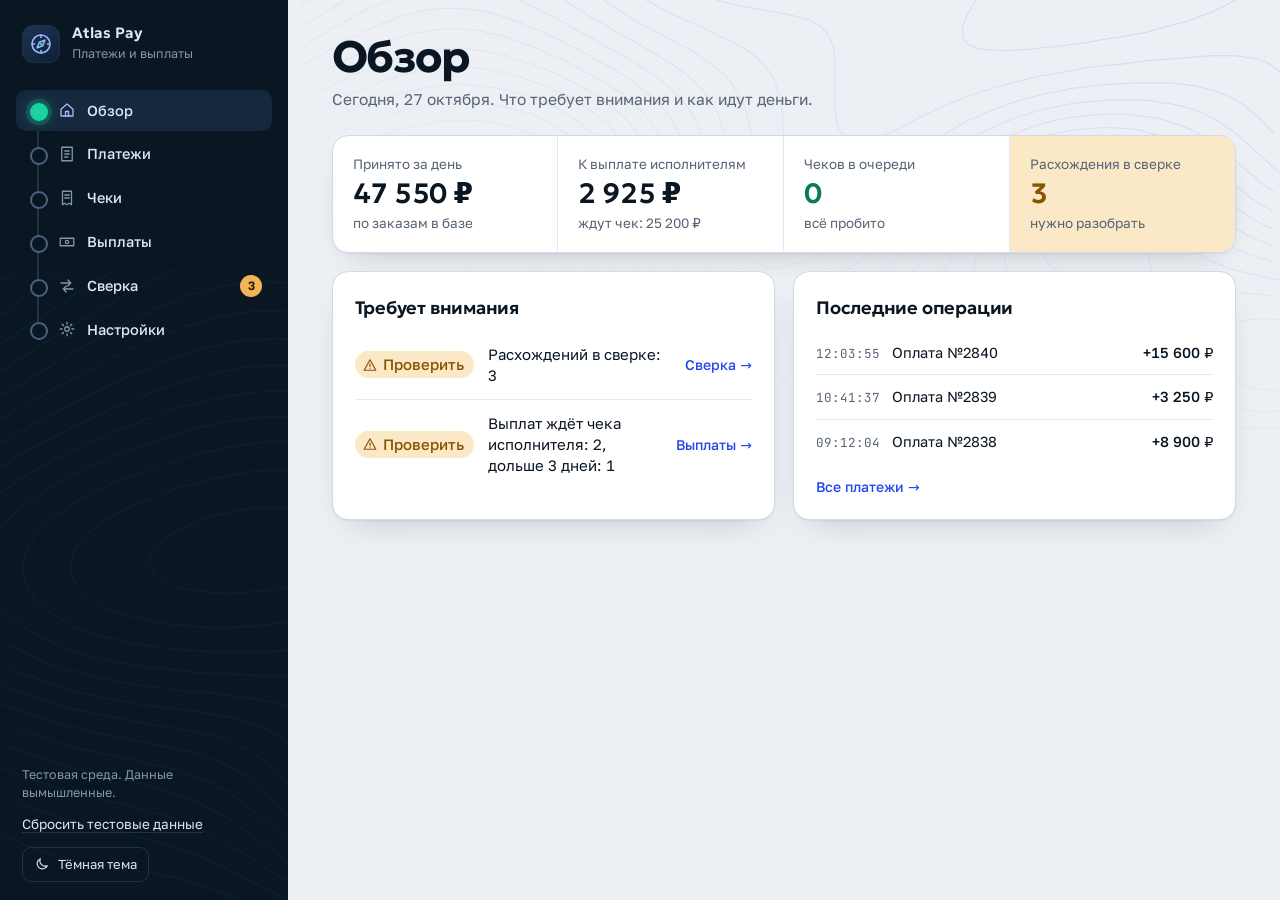
==== commit 2477af72: "refactor: демо стало приложением Atlas Pay (обзор, платежи, чеки, выплаты, сверка, настройки), комме" ====
--- a/index.html
+++ b/index.html
@@ -4,7 +4,7 @@
 <meta charset="utf-8">
 <meta name="robots" content="noindex">
 <meta name="viewport" content="width=device-width, initial-scale=1, viewport-fit=cover">
-<title>Стенд платёжного контура</title>
+<title>Atlas Pay</title>
 <link rel="stylesheet" href="styles.css">
 </head>
 <body>
@@ -13,14 +13,14 @@
     <div class="brand">
       <span class="brand-mark" aria-hidden="true"><svg viewBox="0 0 24 24"><circle cx="12" cy="12" r="9"/><path d="M12 3v2.5M12 18.5V21M3 12h2.5M18.5 12H21"/><path d="M15.8 8.2l-2.1 5.5-5.5 2.1 2.1-5.5z"/><circle class="nd" cx="12" cy="12" r="1.3"/></svg></span>
       <div>
-        <b>Стенд платёжного контура</b>
-        <small>Что мы проверим на Этапе 0</small>
+        <b>Atlas Pay</b>
+        <small>Платежи и выплаты</small>
       </div>
     </div>
     <nav id="nav" class="nav" aria-label="Экраны стенда"></nav>
     <div class="rail-foot">
-      <p class="demo-note">Данные вымышленные. Реальный код и схему смотрим после NDA.</p>
-      <a class="rail-link" href="story.html">Схема: что и зачем</a>
+      <p class="demo-note">Тестовая среда. Данные вымышленные.</p>
+      <button class="rail-link" id="resetBtn" type="button">Сбросить тестовые данные</button>
       <button class="theme-btn" id="themeBtn" type="button" aria-label="Сменить тему"></button>
     </div>
   </aside>
--- a/styles.css
+++ b/styles.css
@@ -116,6 +116,7 @@
 .grid{display:grid;gap:18px;min-width:0}
 .grid.two{grid-template-columns:minmax(0,5fr) minmax(0,7fr)}
 .grid.two-narrow{grid-template-columns:minmax(0,4fr) minmax(0,8fr)}
+.grid.two-eq{grid-template-columns:repeat(2,minmax(0,1fr))}
 .panel{background:var(--panel);border:1px solid var(--line);border-radius:16px;padding:22px;box-shadow:var(--shadow);min-width:0}
 .panel h2{font-size:18px;margin-bottom:4px}
 .panel .sub,.sub{color:var(--muted);font-size:14px}
@@ -198,7 +199,7 @@
 .board .pill.risk{background:rgba(244,176,66,.16);color:#F7C265}
 .board .pill.none{color:#9FB3CB;border-color:#5C7391}
 .track{display:grid;grid-template-columns:repeat(6,minmax(0,1fr));position:relative;margin-top:40px}
-.coin{position:absolute;top:19px;left:8.33%;width:10px;height:10px;margin-left:-5px;border-radius:50%;background:#fff;box-shadow:0 0 0 3px rgba(25,211,162,.25),0 0 18px 6px rgba(25,211,162,.7);z-index:3;animation:coin 7.5s cubic-bezier(.45,.05,.55,.95) infinite;pointer-events:none}
+.coin{position:absolute;top:19px;left:8.33%;width:10px;height:10px;margin-left:-5px;border-radius:50%;background:#fff;box-shadow:0 0 0 3px rgba(25,211,162,.25),0 0 18px 6px rgba(25,211,162,.7);z-index:1;animation:coin 7.5s cubic-bezier(.45,.05,.55,.95) infinite;pointer-events:none}
 @keyframes coin{0%{left:8.33%;opacity:0}7%{opacity:1}93%{opacity:1}100%{left:91.66%;opacity:0}}
 .st{position:relative;display:flex;flex-direction:column;align-items:center;gap:12px;background:none;border:0;color:inherit;cursor:pointer;padding:0 6px 12px;text-align:center;--c:#6F86A3;border-radius:12px}
 .st.s-ok{--c:#19D3A2}.st.s-risk{--c:#F4B042}.st.s-none{--c:#6F86A3}
@@ -209,7 +210,7 @@
 .st .txt{display:flex;flex-direction:column;align-items:center;gap:8px}
 .st .txt b{font-family:var(--f-head);font-weight:600;font-size:16.5px;line-height:1.15}
 .st[aria-pressed="true"] .txt b{color:#fff}
-.st:not(:last-child)::after{content:"";position:absolute;left:50%;top:21px;width:100%;height:4px;border-radius:2px;z-index:1}
+.st:not(:last-child)::after{content:"";position:absolute;left:50%;top:21px;width:100%;height:4px;border-radius:2px;z-index:0}
 .st.g-ok:not(:last-child)::after{background:repeating-linear-gradient(90deg,#19D3A2 0 12px,#79F0D1 12px 20px);background-size:40px 4px;animation:flow 1.3s linear infinite}
 .st.g-risk:not(:last-child)::after{background:repeating-linear-gradient(90deg,#F4B042 0 9px,transparent 9px 15px);background-size:30px 4px;animation:flow 2.6s linear infinite}
 .st.g-none:not(:last-child)::after{background:repeating-linear-gradient(90deg,#4F6788 0 3px,transparent 3px 9px)}
@@ -420,7 +421,7 @@
 .enter>*:nth-child(2){animation-delay:.06s}.enter>*:nth-child(3){animation-delay:.12s}.enter>*:nth-child(4){animation-delay:.18s}.enter>*:nth-child(n+5){animation-delay:.24s}
 
 @media (max-width:1180px){
-  .grid.two,.grid.two-narrow{grid-template-columns:minmax(0,1fr)}
+  .grid.two,.grid.two-narrow,.grid.two-eq{grid-template-columns:minmax(0,1fr)}
   .diff-box,.verdict{grid-template-columns:minmax(0,1fr)}
 }
 @media (max-width:980px){
@@ -478,6 +479,110 @@
   .tl{padding-left:26px}
   .task::before{left:-24px}
 }
+
+/* таблицы превращаются в карточки там, где им тесно: телефон, планшет, узкий ноутбук */
+@media (max-width:1180px){
+  .tbl-wrap{background:transparent;border:0;box-shadow:none;border-radius:0;overflow:visible}
+  table.tbl.cards,.tbl.cards tbody,.tbl.cards tfoot,.tbl.cards tr,.tbl.cards td{display:block;width:100%;min-width:0}
+  .tbl.cards thead{display:none}
+  .tbl.cards tr{background:var(--panel);border:1px solid var(--line);border-radius:14px;margin:0 0 10px;padding:4px 14px;box-shadow:var(--shadow)}
+  .tbl.cards td{display:flex;justify-content:space-between;align-items:center;gap:12px;padding:9px 0;border:0;text-align:right;white-space:normal !important;background:transparent !important;box-shadow:none !important}
+  .tbl.cards td + td{border-top:1px solid var(--line-2)}
+  .tbl.cards td::before{content:attr(data-label);flex:none;color:var(--muted);font-size:12.5px;font-weight:500;text-align:left}
+  .tbl.cards td:not([data-label])::before{content:none}
+  .tbl.cards td:empty{display:none}
+  .tbl.cards td.sep{border-left:0}
+  .tbl.cards td.key{word-break:break-all}
+  .tbl.cards td.ord{justify-content:flex-start;font-size:16px}
+  .tbl.cards td.act,.tbl.cards td.res{justify-content:flex-end}
+  .tbl.cards td .row{flex-wrap:wrap !important;justify-content:flex-end}
+  .tbl.cards tr.k-dup{background:var(--bad-soft);border-left:4px solid var(--bad)}
+  .tbl.cards tr.k-skip{border-left:4px solid var(--accent)}
+  .tbl.cards tr.k-ok{border-left:4px solid var(--ok)}
+  .tbl.cards tr.k-storno{background:var(--warn-soft);border-left:4px solid #D9922B}
+  .tbl.cards tr.diff-row{padding:0;border-radius:14px}
+  .tbl.cards tr.diff-row,.tbl.cards.rc tr.diff-row{display:block;padding:0;border-radius:14px}
+  .tbl.cards tr.diff-row td,.tbl.cards.rc tr.diff-row td{display:block;padding:0;border:0;text-align:left}
+  .tbl.cards tr.diff-row .diff-box{padding:16px;gap:16px}
+  .tbl.cards tr.diff-row .btn{width:100%}
+  .tbl.cards tfoot tr{background:var(--panel-2)}
+  .tbl.cards.rc tr{display:grid;grid-template-columns:minmax(0,1fr) minmax(0,1fr);column-gap:16px}
+  .tbl.cards.rc td{flex-direction:column;align-items:flex-start;text-align:left;gap:3px;border-top:0 !important;padding:8px 0}
+  .tbl.cards.rc td.ord,.tbl.cards.rc td[data-label="Результат"],.tbl.cards.rc td.act,.tbl.cards.rc td.res{grid-column:1/-1}
+  .tbl.cards.rc td.ord{padding-bottom:10px;border-bottom:1px solid var(--line-2)}
+  .tbl.cards.rc td[data-label="Результат"]{flex-direction:row;justify-content:space-between;align-items:center;border-top:1px solid var(--line-2) !important;margin-top:4px;padding:10px 0}
+  .tbl.cards.rc td.act{align-items:stretch}
+  .tbl.cards.rc td.act .btn{width:100%}
+  .tbl.cards.rc td.res{flex-direction:row;justify-content:space-between;align-items:center;gap:12px}
+  .tbl.cards.rc td.num{text-align:left}
+}
+
+
+@media (min-width:621px) and (max-width:1180px){
+  .tbl.cards tbody{display:grid;grid-template-columns:repeat(2,minmax(0,1fr));gap:12px;align-items:start}
+  .tbl.cards tbody tr{margin:0}
+  .tbl.cards tbody tr.diff-row{grid-column:1/-1}
+  .tbl.cards tfoot{margin-top:12px}
+}
+
+
+/* ---------- приложение: шапка, песочница, обзор, настройки ---------- */
+.retry{margin-bottom:14px;padding:12px 14px;border-radius:12px;background:var(--bad-soft)}
+.retry .row{justify-content:space-between}
+.sub-h{color:var(--muted);margin-top:8px;font-size:15.5px;line-height:1.5;max-width:64ch}
+.rail-link{background:none;border:0;padding:0;font:inherit;font-size:13.5px;text-align:left;cursor:pointer}
+.sandbox{border-style:dashed;border-color:var(--muted);background:repeating-linear-gradient(135deg,transparent 0 11px,color-mix(in srgb,var(--panel-2) 80%,transparent) 11px 12px),var(--panel);box-shadow:none}
+.sb-head{display:flex;align-items:center;gap:10px;flex-wrap:wrap;margin-bottom:6px}
+.sb-head b{font-family:var(--f-head);font-weight:600;font-size:17px}
+.sb-tag{font-size:11.5px;font-weight:600;letter-spacing:.04em;text-transform:uppercase;padding:3px 9px;border-radius:6px;background:var(--ink);color:var(--bg)}
+.sandbox>.sub{margin:0 0 14px;line-height:1.45}
+.kpis{display:grid;grid-template-columns:repeat(4,minmax(0,1fr));border:1px solid var(--line);border-radius:16px;background:var(--panel);box-shadow:var(--shadow);overflow:hidden}
+.kpi{padding:18px 20px;border-right:1px solid var(--line-2);display:flex;flex-direction:column;gap:4px;min-width:0}
+.kpi:last-child{border-right:0}
+.kpi small{color:var(--muted);font-size:13.5px}
+.kpi b{font-family:var(--f-head);font-weight:600;font-size:28px;letter-spacing:-.015em;line-height:1.1;font-variant-numeric:tabular-nums}
+.kpi span{color:var(--muted);font-size:13.5px}
+.kpi.t-bad{background:var(--bad-soft)}.kpi.t-bad b{color:var(--bad)}
+.kpi.t-warn{background:var(--warn-soft)}.kpi.t-warn b{color:var(--warn)}
+.kpi.t-ok b{color:var(--ok)}
+.attn{display:flex;flex-direction:column;margin-top:10px}
+.attn-item{display:grid;grid-template-columns:auto minmax(0,1fr) auto;align-items:center;gap:6px 14px;padding:13px 0;border-top:1px solid var(--line-2);color:inherit;text-decoration:none}
+.attn-item:first-child{border-top:0}
+.attn-item>span{min-width:0;font-size:15px;line-height:1.4}
+.attn-item .go{font-style:normal;color:var(--accent);font-weight:500;font-size:14px;white-space:nowrap}
+.attn-item:hover .go{text-decoration:underline}
+.feed{list-style:none;margin:10px 0 0;padding:0}
+.feed li{display:grid;grid-template-columns:auto minmax(0,1fr) auto;gap:12px;align-items:baseline;padding:11px 0;border-top:1px solid var(--line-2);font-size:14.5px}
+.feed li:first-child{border-top:0}
+.feed .tm{font-family:var(--f-mono);font-size:12.5px;color:var(--muted)}
+.feed .num{font-variant-numeric:tabular-nums;font-weight:500}.feed .num.neg{color:var(--bad)}
+.feed li.k-dup .num{color:var(--bad)}.feed li.k-skip{color:var(--muted)}
+.more{display:inline-block;margin-top:12px;color:var(--accent);font-weight:500;font-size:14px;text-decoration:none}
+.more:hover{text-decoration:underline}
+.set-list{display:flex;flex-direction:column}
+.set-row{display:flex;justify-content:space-between;align-items:center;gap:12px;flex-wrap:wrap;padding:13px 0;border-top:1px solid var(--line-2);font-size:15px}
+.set-row:first-child{border-top:0}
+@media (max-width:980px){.kpis{grid-template-columns:repeat(2,minmax(0,1fr))}.kpi:nth-child(2){border-right:0}.kpi:nth-child(-n+2){border-bottom:1px solid var(--line-2)}}
+@media (max-width:620px){.attn-item{grid-template-columns:auto minmax(0,1fr)}.attn-item .go{grid-column:2}.kpi{padding:14px 16px}.kpi b{font-size:23px}}
+
+
+/* телефон: навигация внизу, как в приложении */
+@media (max-width:860px){
+  .rail{display:flex;flex-direction:row;align-items:center;justify-content:space-between;flex-wrap:nowrap;padding-bottom:14px}
+  .rail-foot{margin:0;flex-direction:row;padding:0}
+  .rail-foot .rail-link{display:none}
+  .theme-btn span{display:none}
+  .theme-btn{padding:9px 11px}
+  .nav{position:fixed;left:0;right:0;bottom:0;z-index:50;display:grid;grid-template-columns:repeat(6,minmax(0,1fr));gap:0;padding:6px 6px calc(6px + env(safe-area-inset-bottom,0px));background:var(--rail);border-top:1px solid var(--rail-line);overflow:visible;box-shadow:0 -10px 30px -12px rgba(5,12,20,.5)}
+  .nav a{position:relative;flex-direction:column;justify-content:center;gap:4px;padding:7px 0 6px;font-size:10px;line-height:1.15;letter-spacing:-.01em;text-align:center;border-radius:10px;background:none;min-width:0}
+  .nav a svg{width:22px;height:22px}
+  .nav a span{max-width:100%;overflow:hidden;text-overflow:ellipsis;white-space:nowrap}
+  .nav a[aria-current="page"]{background:var(--rail-active)}
+  .nav .badge{position:absolute;top:2px;left:calc(50% + 6px);margin:0;min-width:17px;height:17px;padding:0 4px;font-size:10.5px}
+  .main{padding-bottom:calc(96px + env(safe-area-inset-bottom,0px))}
+}
+@media (max-width:360px){.nav a{font-size:9.5px}.nav a svg{width:20px;height:20px}}
+
 @media (prefers-reduced-motion:reduce){
   *,*::before,*::after{animation:none !important;transition:none !important}
   .coin{display:none}
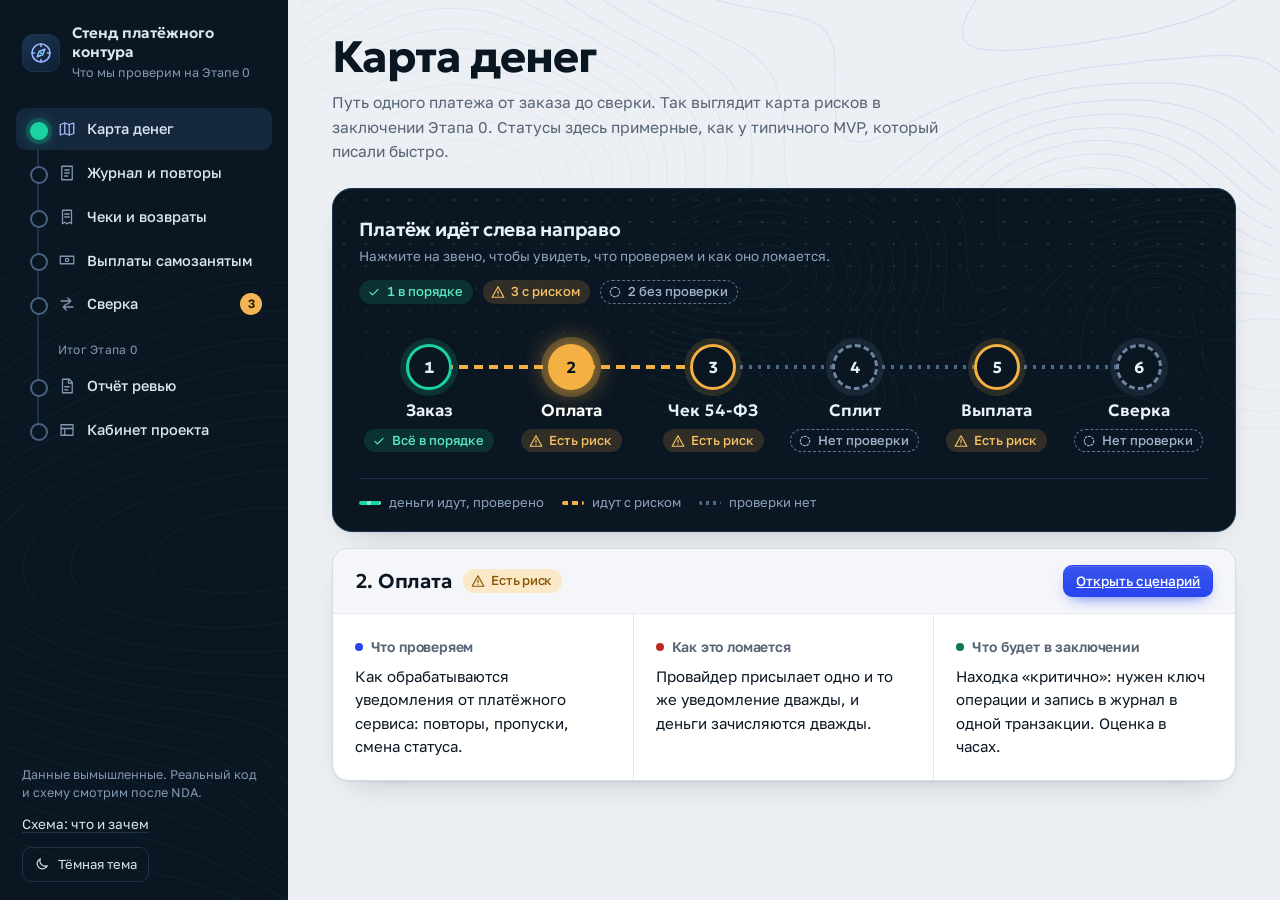
==== commit d0e0fac8: "revert: полное демо стенда, интеграция показана точками подключения Co-Authored-By: Claude Sonnet 5." ====
--- a/index.html
+++ b/index.html
@@ -4,7 +4,7 @@
 <meta charset="utf-8">
 <meta name="robots" content="noindex">
 <meta name="viewport" content="width=device-width, initial-scale=1, viewport-fit=cover">
-<title>Atlas Pay</title>
+<title>Стенд платёжного контура</title>
 <link rel="stylesheet" href="styles.css">
 </head>
 <body>
@@ -13,14 +13,14 @@
     <div class="brand">
       <span class="brand-mark" aria-hidden="true"><svg viewBox="0 0 24 24"><circle cx="12" cy="12" r="9"/><path d="M12 3v2.5M12 18.5V21M3 12h2.5M18.5 12H21"/><path d="M15.8 8.2l-2.1 5.5-5.5 2.1 2.1-5.5z"/><circle class="nd" cx="12" cy="12" r="1.3"/></svg></span>
       <div>
-        <b>Atlas Pay</b>
-        <small>Платежи и выплаты</small>
+        <b>Стенд платёжного контура</b>
+        <small>Что мы проверим на Этапе 0</small>
       </div>
     </div>
     <nav id="nav" class="nav" aria-label="Экраны стенда"></nav>
     <div class="rail-foot">
-      <p class="demo-note">Тестовая среда. Данные вымышленные.</p>
-      <button class="rail-link" id="resetBtn" type="button">Сбросить тестовые данные</button>
+      <p class="demo-note">Данные вымышленные. Реальный код и схему смотрим после NDA.</p>
+      <a class="rail-link" href="story.html">Схема: что и зачем</a>
       <button class="theme-btn" id="themeBtn" type="button" aria-label="Сменить тему"></button>
     </div>
   </aside>
--- a/styles.css
+++ b/styles.css
@@ -116,7 +116,6 @@
 .grid{display:grid;gap:18px;min-width:0}
 .grid.two{grid-template-columns:minmax(0,5fr) minmax(0,7fr)}
 .grid.two-narrow{grid-template-columns:minmax(0,4fr) minmax(0,8fr)}
-.grid.two-eq{grid-template-columns:repeat(2,minmax(0,1fr))}
 .panel{background:var(--panel);border:1px solid var(--line);border-radius:16px;padding:22px;box-shadow:var(--shadow);min-width:0}
 .panel h2{font-size:18px;margin-bottom:4px}
 .panel .sub,.sub{color:var(--muted);font-size:14px}
@@ -421,7 +420,7 @@
 .enter>*:nth-child(2){animation-delay:.06s}.enter>*:nth-child(3){animation-delay:.12s}.enter>*:nth-child(4){animation-delay:.18s}.enter>*:nth-child(n+5){animation-delay:.24s}
 
 @media (max-width:1180px){
-  .grid.two,.grid.two-narrow,.grid.two-eq{grid-template-columns:minmax(0,1fr)}
+  .grid.two,.grid.two-narrow{grid-template-columns:minmax(0,1fr)}
   .diff-box,.verdict{grid-template-columns:minmax(0,1fr)}
 }
 @media (max-width:980px){
@@ -526,62 +525,14 @@
 }
 
 
-/* ---------- приложение: шапка, песочница, обзор, настройки ---------- */
-.retry{margin-bottom:14px;padding:12px 14px;border-radius:12px;background:var(--bad-soft)}
-.retry .row{justify-content:space-between}
-.sub-h{color:var(--muted);margin-top:8px;font-size:15.5px;line-height:1.5;max-width:64ch}
-.rail-link{background:none;border:0;padding:0;font:inherit;font-size:13.5px;text-align:left;cursor:pointer}
-.sandbox{border-style:dashed;border-color:var(--muted);background:repeating-linear-gradient(135deg,transparent 0 11px,color-mix(in srgb,var(--panel-2) 80%,transparent) 11px 12px),var(--panel);box-shadow:none}
-.sb-head{display:flex;align-items:center;gap:10px;flex-wrap:wrap;margin-bottom:6px}
-.sb-head b{font-family:var(--f-head);font-weight:600;font-size:17px}
-.sb-tag{font-size:11.5px;font-weight:600;letter-spacing:.04em;text-transform:uppercase;padding:3px 9px;border-radius:6px;background:var(--ink);color:var(--bg)}
-.sandbox>.sub{margin:0 0 14px;line-height:1.45}
-.kpis{display:grid;grid-template-columns:repeat(4,minmax(0,1fr));border:1px solid var(--line);border-radius:16px;background:var(--panel);box-shadow:var(--shadow);overflow:hidden}
-.kpi{padding:18px 20px;border-right:1px solid var(--line-2);display:flex;flex-direction:column;gap:4px;min-width:0}
-.kpi:last-child{border-right:0}
-.kpi small{color:var(--muted);font-size:13.5px}
-.kpi b{font-family:var(--f-head);font-weight:600;font-size:28px;letter-spacing:-.015em;line-height:1.1;font-variant-numeric:tabular-nums}
-.kpi span{color:var(--muted);font-size:13.5px}
-.kpi.t-bad{background:var(--bad-soft)}.kpi.t-bad b{color:var(--bad)}
-.kpi.t-warn{background:var(--warn-soft)}.kpi.t-warn b{color:var(--warn)}
-.kpi.t-ok b{color:var(--ok)}
-.attn{display:flex;flex-direction:column;margin-top:10px}
-.attn-item{display:grid;grid-template-columns:auto minmax(0,1fr) auto;align-items:center;gap:6px 14px;padding:13px 0;border-top:1px solid var(--line-2);color:inherit;text-decoration:none}
-.attn-item:first-child{border-top:0}
-.attn-item>span{min-width:0;font-size:15px;line-height:1.4}
-.attn-item .go{font-style:normal;color:var(--accent);font-weight:500;font-size:14px;white-space:nowrap}
-.attn-item:hover .go{text-decoration:underline}
-.feed{list-style:none;margin:10px 0 0;padding:0}
-.feed li{display:grid;grid-template-columns:auto minmax(0,1fr) auto;gap:12px;align-items:baseline;padding:11px 0;border-top:1px solid var(--line-2);font-size:14.5px}
-.feed li:first-child{border-top:0}
-.feed .tm{font-family:var(--f-mono);font-size:12.5px;color:var(--muted)}
-.feed .num{font-variant-numeric:tabular-nums;font-weight:500}.feed .num.neg{color:var(--bad)}
-.feed li.k-dup .num{color:var(--bad)}.feed li.k-skip{color:var(--muted)}
-.more{display:inline-block;margin-top:12px;color:var(--accent);font-weight:500;font-size:14px;text-decoration:none}
-.more:hover{text-decoration:underline}
-.set-list{display:flex;flex-direction:column}
-.set-row{display:flex;justify-content:space-between;align-items:center;gap:12px;flex-wrap:wrap;padding:13px 0;border-top:1px solid var(--line-2);font-size:15px}
-.set-row:first-child{border-top:0}
-@media (max-width:980px){.kpis{grid-template-columns:repeat(2,minmax(0,1fr))}.kpi:nth-child(2){border-right:0}.kpi:nth-child(-n+2){border-bottom:1px solid var(--line-2)}}
-@media (max-width:620px){.attn-item{grid-template-columns:auto minmax(0,1fr)}.attn-item .go{grid-column:2}.kpi{padding:14px 16px}.kpi b{font-size:23px}}
-
-
-/* телефон: навигация внизу, как в приложении */
-@media (max-width:860px){
-  .rail{display:flex;flex-direction:row;align-items:center;justify-content:space-between;flex-wrap:nowrap;padding-bottom:14px}
-  .rail-foot{margin:0;flex-direction:row;padding:0}
-  .rail-foot .rail-link{display:none}
-  .theme-btn span{display:none}
-  .theme-btn{padding:9px 11px}
-  .nav{position:fixed;left:0;right:0;bottom:0;z-index:50;display:grid;grid-template-columns:repeat(6,minmax(0,1fr));gap:0;padding:6px 6px calc(6px + env(safe-area-inset-bottom,0px));background:var(--rail);border-top:1px solid var(--rail-line);overflow:visible;box-shadow:0 -10px 30px -12px rgba(5,12,20,.5)}
-  .nav a{position:relative;flex-direction:column;justify-content:center;gap:4px;padding:7px 0 6px;font-size:10px;line-height:1.15;letter-spacing:-.01em;text-align:center;border-radius:10px;background:none;min-width:0}
-  .nav a svg{width:22px;height:22px}
-  .nav a span{max-width:100%;overflow:hidden;text-overflow:ellipsis;white-space:nowrap}
-  .nav a[aria-current="page"]{background:var(--rail-active)}
-  .nav .badge{position:absolute;top:2px;left:calc(50% + 6px);margin:0;min-width:17px;height:17px;padding:0 4px;font-size:10.5px}
-  .main{padding-bottom:calc(96px + env(safe-area-inset-bottom,0px))}
-}
-@media (max-width:360px){.nav a{font-size:9.5px}.nav a svg{width:20px;height:20px}}
+/* точки подключения: где работает сервис клиента */
+.conn{margin-top:14px;max-width:64ch}
+.conn summary{display:inline-flex;align-items:center;gap:8px;padding:6px 13px 6px 10px;border:1px dashed var(--accent);border-radius:999px;color:var(--accent);font-size:13.5px;font-weight:500;cursor:pointer;list-style:none;user-select:none}
+.conn summary::-webkit-details-marker{display:none}
+.conn summary svg{width:16px;height:16px;flex:none;stroke:currentColor;fill:none;stroke-width:1.8;stroke-linecap:round;stroke-linejoin:round}
+.conn summary:hover{background:var(--accent-soft)}
+.conn[open] summary{background:var(--accent-soft)}
+.conn p{margin:10px 0 0;padding:12px 14px;border-radius:12px;background:var(--panel);border:1px solid var(--line);font-size:14.5px;line-height:1.5;color:var(--muted)}
 
 @media (prefers-reduced-motion:reduce){
   *,*::before,*::after{animation:none !important;transition:none !important}
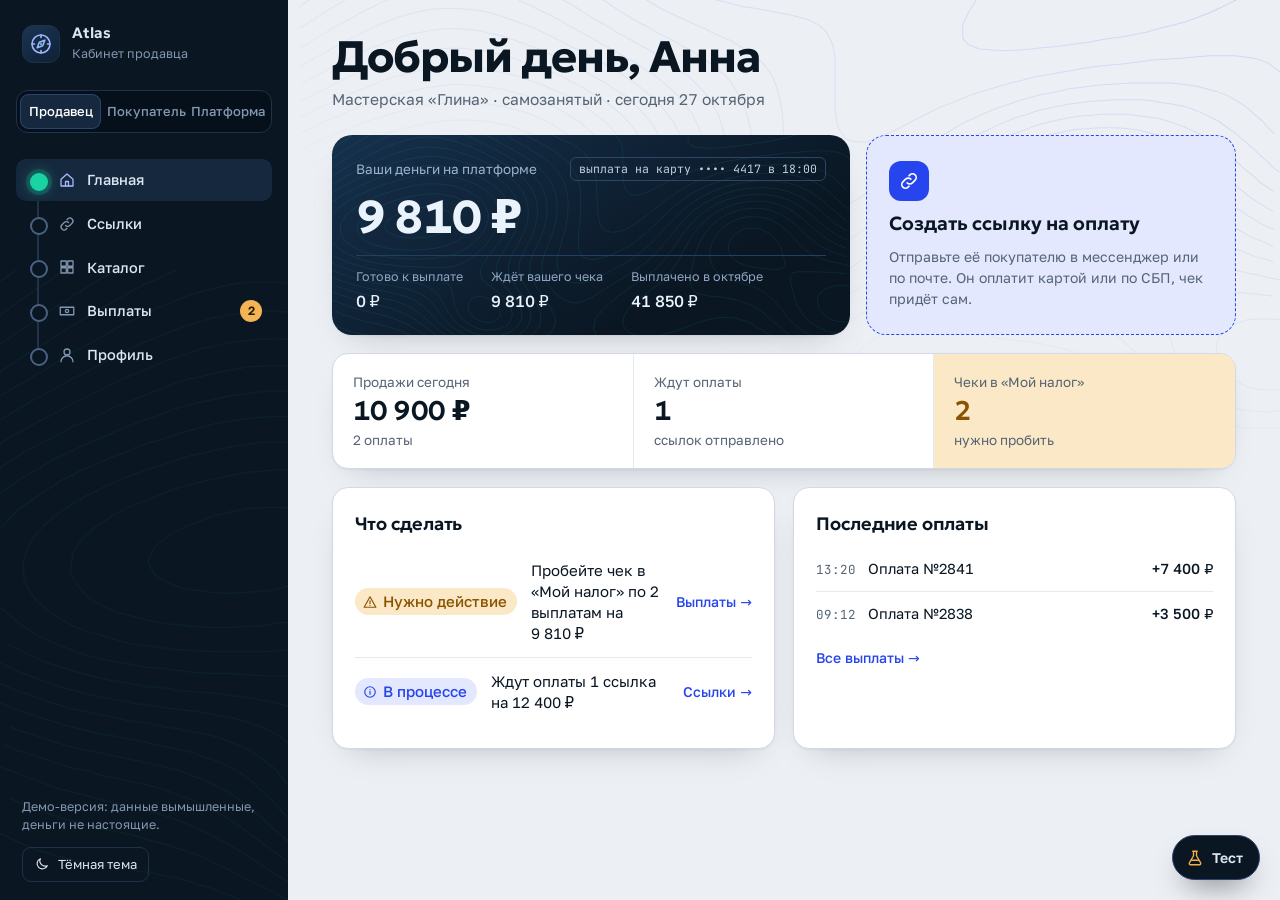
==== commit a98f7fcf: "feat: демо платформы Atlas по ТЗ — продавец, страница оплаты, кабинет оператора Co-Authored-By: Clau" ====
--- a/index.html
+++ b/index.html
@@ -2,10 +2,12 @@
 <html lang="ru">
 <head>
 <meta charset="utf-8">
+<meta name="viewport" content="width=device-width, initial-scale=1, viewport-fit=cover">
 <meta name="robots" content="noindex">
-<meta name="viewport" content="width=device-width, initial-scale=1, viewport-fit=cover">
-<title>Стенд платёжного контура</title>
+<meta name="theme-color" content="#0A1622">
+<title>Atlas</title>
 <link rel="stylesheet" href="styles.css">
+<link rel="stylesheet" href="app.css">
 </head>
 <body>
 <div class="app">
@@ -13,20 +15,33 @@
     <div class="brand">
       <span class="brand-mark" aria-hidden="true"><svg viewBox="0 0 24 24"><circle cx="12" cy="12" r="9"/><path d="M12 3v2.5M12 18.5V21M3 12h2.5M18.5 12H21"/><path d="M15.8 8.2l-2.1 5.5-5.5 2.1 2.1-5.5z"/><circle class="nd" cx="12" cy="12" r="1.3"/></svg></span>
       <div>
-        <b>Стенд платёжного контура</b>
-        <small>Что мы проверим на Этапе 0</small>
+        <b>Atlas</b>
+        <small id="roleNote">Кабинет продавца</small>
       </div>
     </div>
-    <nav id="nav" class="nav" aria-label="Экраны стенда"></nav>
+    <div class="roles" id="roles" role="tablist" aria-label="Чьими глазами смотреть"></div>
+    <nav id="nav" class="nav" aria-label="Разделы"></nav>
     <div class="rail-foot">
-      <p class="demo-note">Данные вымышленные. Реальный код и схему смотрим после NDA.</p>
-      <a class="rail-link" href="story.html">Схема: что и зачем</a>
+      <p class="demo-note">Демо-версия: данные вымышленные, деньги не настоящие.</p>
       <button class="theme-btn" id="themeBtn" type="button" aria-label="Сменить тему"></button>
     </div>
   </aside>
   <main class="main" id="view" tabindex="-1"></main>
 </div>
+
+<button class="sim-btn" id="simBtn" type="button" aria-controls="sim" aria-expanded="false"><svg viewBox="0 0 24 24" aria-hidden="true"><path d="M9 3h6M10 3v6L4.5 18.5A1.7 1.7 0 006 21h12a1.7 1.7 0 001.5-2.5L14 9V3"/><path d="M7 15h10"/></svg><span>Тест</span></button>
+<aside class="sim" id="sim" hidden aria-label="Тестовая панель">
+  <div class="sim-head"><b>Тестовая панель</b><button class="sim-close" type="button" data-sim="close" aria-label="Закрыть"><svg viewBox="0 0 24 24" aria-hidden="true"><path d="M6 6l12 12M18 6L6 18"/></svg></button></div>
+  <p class="sim-note">Имитирует внешние сервисы, чтобы проверить сбои. В рабочей системе этой панели нет.</p>
+  <div class="sim-body"></div>
+</aside>
+<div class="toasts" id="toasts" aria-live="polite"></div>
+
 <script src="data.js"></script>
-<script src="app.js"></script>
+<script src="js/core.js"></script>
+<script src="js/seller.js"></script>
+<script src="js/buyer.js"></script>
+<script src="js/platform.js"></script>
+<script src="js/main.js"></script>
 </body>
 </html>
--- a/app.css
+++ b/app.css
@@ -0,0 +1,260 @@
+/* Atlas: компоненты платформы поверх базовых стилей (styles.css).
+   Фирменная деталь: ссылка на оплату как отрывной талон кассы. */
+
+/* ---------- роли ---------- */
+.roles{display:grid;grid-template-columns:repeat(3,minmax(0,1fr));gap:2px;padding:3px;border-radius:12px;background:#06101A;border:1px solid var(--rail-line)}
+.roles a{padding:8px 4px;border-radius:9px;text-align:center;font-size:13px;font-weight:500;color:var(--rail-muted);text-decoration:none;transition:background .15s,color .15s}
+.roles a:hover{color:var(--rail-ink)}
+.roles a[aria-selected="true"]{background:var(--rail-active);color:#fff;box-shadow:inset 0 0 0 1px #2C4372}
+.nav .badge{margin-left:auto}
+.nav a .badge{position:static}
+
+/* ---------- общие ---------- */
+.grid.two-eq{grid-template-columns:repeat(2,minmax(0,1fr))}
+.sub-h{color:var(--muted);margin-top:8px;font-size:15.5px;line-height:1.5;max-width:64ch}
+.head{align-items:flex-end}
+.head > .conn{margin-top:0}
+.btn svg{width:16px;height:16px;flex:none;stroke:currentColor;fill:none;stroke-width:1.8;stroke-linecap:round;stroke-linejoin:round}
+.btn.wide{width:100%}
+.btn.big{padding:14px 18px;font-size:16px;border-radius:12px}
+.recap .state-warn{background:var(--warn-soft)}.recap .state-warn b{color:var(--warn)}
+.tbl td.empty,.feed li.empty{color:var(--muted);text-align:center;padding:22px}
+.who{display:flex;flex-direction:column;gap:2px;min-width:0}
+.who small,.doc{color:var(--muted);font-size:12.5px;font-weight:400}
+.doc{display:block;margin-top:4px}
+.retry{display:flex;flex-direction:column;gap:8px;margin-bottom:14px;padding:12px 14px;border-radius:12px;background:var(--bad-soft)}
+.retry .row{justify-content:space-between}
+
+/* ---------- точки подключения ---------- */
+.conn{margin-top:14px;max-width:64ch}
+.conn summary{display:inline-flex;align-items:center;gap:8px;padding:6px 13px 6px 10px;border:1px dashed var(--accent);border-radius:999px;color:var(--accent);font-size:13.5px;font-weight:500;cursor:pointer;list-style:none;user-select:none}
+.conn summary::-webkit-details-marker{display:none}
+.conn summary svg{width:16px;height:16px;flex:none;stroke:currentColor;fill:none;stroke-width:1.8;stroke-linecap:round;stroke-linejoin:round}
+.conn summary:hover,.conn[open] summary{background:var(--accent-soft)}
+.conn p{margin:10px 0 0;padding:12px 14px;border-radius:12px;background:var(--panel);border:1px solid var(--line);font-size:14.5px;line-height:1.5;color:var(--muted);max-width:52ch}
+.head > .conn p{position:absolute;right:0;z-index:5;box-shadow:var(--shadow)}
+.head > .conn{position:relative}
+
+/* ---------- показатели и списки ---------- */
+.kpis{display:grid;grid-template-columns:repeat(auto-fit,minmax(180px,1fr));border:1px solid var(--line);border-radius:16px;background:var(--panel);box-shadow:var(--shadow);overflow:hidden}
+.kpi{padding:18px 20px;border-right:1px solid var(--line-2);display:flex;flex-direction:column;gap:4px;min-width:0}
+.kpi:last-child{border-right:0}
+.kpi small,.kpi span{color:var(--muted);font-size:13.5px}
+.kpi b{font-family:var(--f-head);font-weight:600;font-size:27px;letter-spacing:-.015em;line-height:1.1;font-variant-numeric:tabular-nums}
+.kpi.t-bad{background:var(--bad-soft)}.kpi.t-bad b{color:var(--bad)}
+.kpi.t-warn{background:var(--warn-soft)}.kpi.t-warn b{color:var(--warn)}
+.attn{display:flex;flex-direction:column;margin-top:10px}
+.attn-item{display:grid;grid-template-columns:auto minmax(0,1fr) auto;align-items:center;gap:6px 14px;padding:13px 0;border-top:1px solid var(--line-2);color:inherit;text-decoration:none}
+.attn-item:first-child{border-top:0}
+.attn-item>span{min-width:0;font-size:15px;line-height:1.4}
+.attn-item .go{font-style:normal;color:var(--accent);font-weight:500;font-size:14px;white-space:nowrap}
+.attn-item:hover .go{text-decoration:underline}
+.feed{list-style:none;margin:10px 0 0;padding:0}
+.feed li{display:grid;grid-template-columns:auto minmax(0,1fr) auto;gap:12px;align-items:baseline;padding:11px 0;border-top:1px solid var(--line-2);font-size:14.5px}
+.feed li:first-child{border-top:0}
+.feed .tm{font-family:var(--f-mono);font-size:12.5px;color:var(--muted)}
+.feed .num{font-variant-numeric:tabular-nums;font-weight:500}.feed .num.neg{color:var(--bad)}
+.more{display:inline-block;margin-top:12px;color:var(--accent);font-weight:500;font-size:14px;text-decoration:none}
+.more:hover{text-decoration:underline}
+.set-list{display:flex;flex-direction:column;margin-top:6px}
+.set-row{display:flex;justify-content:space-between;align-items:center;gap:12px;flex-wrap:wrap;padding:12px 0;border-top:1px solid var(--line-2);font-size:15px}
+.set-row:first-child{border-top:0}
+.set-row > span:first-child{color:var(--muted)}
+.set-row b{font-weight:500;display:inline-flex;align-items:center;gap:8px;flex-wrap:wrap;justify-content:flex-end}
+.set-row.svc > span:first-child{color:var(--ink);display:flex;flex-direction:column;gap:2px;flex:1 1 220px;min-width:0;text-align:left}
+.set-row.svc > span:first-child b{display:block}
+.set-row.svc small{color:var(--muted);font-size:13px}
+.set-row.svc > span:first-child b{font-weight:600}
+
+/* ---------- главная продавца ---------- */
+.s-hero{display:grid;grid-template-columns:minmax(0,7fr) minmax(0,5fr);gap:16px}
+.wallet{position:relative;overflow:hidden;border-radius:20px;padding:22px 24px;color:#EAF2FB;background:linear-gradient(150deg,#16304D 0%,#0A1622 72%);display:flex;flex-direction:column;gap:6px;box-shadow:var(--shadow)}
+.wallet::before{content:"";position:absolute;inset:0;background:var(--flow);opacity:.2;-webkit-mask:var(--contour-img) right center/cover no-repeat;mask:var(--contour-img) right center/cover no-repeat;pointer-events:none}
+.wallet>*{position:relative}
+.w-top{display:flex;justify-content:space-between;align-items:center;gap:10px;flex-wrap:wrap;color:#9DB2CC;font-size:13.5px}
+.wallet .pc-chip{font-family:var(--f-mono);font-size:11.5px;padding:2px 8px;border-radius:6px;border:1px solid #2B4666;color:#BFD0E4}
+.w-big{font-family:var(--f-head);font-weight:700;font-size:clamp(34px,4.2vw,46px);letter-spacing:-.025em;line-height:1.05;margin:6px 0 8px;font-variant-numeric:tabular-nums}
+.w-row{display:flex;gap:28px;flex-wrap:wrap;padding-top:12px;border-top:1px solid #22405F;font-size:16px;font-weight:500}
+.w-row small{display:block;color:#8FA6C2;font-size:12.5px;font-weight:400;margin-bottom:2px}
+.cta{display:flex;flex-direction:column;justify-content:center;gap:8px;padding:22px;border-radius:20px;border:1.5px dashed var(--accent);background:var(--accent-soft);color:var(--ink);text-decoration:none;transition:transform .12s,box-shadow .15s}
+.cta:hover{transform:translateY(-1px);box-shadow:0 10px 24px -16px var(--accent)}
+.cta b{font-family:var(--f-head);font-weight:600;font-size:19px}
+.cta span:last-child{color:var(--muted);font-size:14px;line-height:1.5}
+.cta-ico{width:40px;height:40px;border-radius:12px;display:grid;place-items:center;background:var(--accent);color:#fff}
+.cta-ico svg{width:22px;height:22px;stroke:currentColor;fill:none;stroke-width:1.8;stroke-linecap:round;stroke-linejoin:round}
+
+/* ---------- формы ---------- */
+.form{display:flex;flex-direction:column;gap:14px;align-self:start}
+.form > .sub{margin-top:-8px}
+.field{display:flex;flex-direction:column;gap:6px;min-width:0}
+.field > span{font-size:13.5px;font-weight:500;color:var(--muted)}
+.field input,.field select{width:100%;min-width:0;font:inherit;font-size:16px;color:var(--ink);background:var(--panel);border:1px solid var(--line);border-radius:10px;padding:11px 12px;transition:border-color .12s,box-shadow .12s}
+.field select{appearance:none;background-image:linear-gradient(45deg,transparent 50%,var(--muted) 50%),linear-gradient(135deg,var(--muted) 50%,transparent 50%);background-position:calc(100% - 18px) 50%,calc(100% - 13px) 50%;background-size:5px 5px;background-repeat:no-repeat;padding-right:34px}
+.field input:focus,.field select:focus{outline:none;border-color:var(--accent);box-shadow:0 0 0 3px var(--accent-soft)}
+.field input[readonly]{background:var(--panel-2);color:var(--muted)}
+.field small{color:var(--muted);font-size:12.5px}
+.field .err{color:var(--bad);font-size:13px;font-style:normal}
+.field.has-err input,.field.has-err select{border-color:var(--bad);box-shadow:0 0 0 3px var(--bad-soft)}
+.form.inline .form-row{display:grid;grid-template-columns:minmax(0,2fr) minmax(0,2fr) minmax(0,1fr) auto;gap:12px;align-items:end}
+.form.inline .btn{height:46px}
+
+/* ---------- отрывной талон ссылки ---------- */
+.ticket{--notch:var(--bg);position:relative;display:grid;grid-template-columns:minmax(0,1fr) auto;background:var(--panel);border:1px solid var(--line);border-radius:16px;box-shadow:var(--shadow);overflow:hidden}
+.ticket::before,.ticket::after{content:"";position:absolute;right:var(--tk-side);width:18px;height:18px;margin-right:-9px;border-radius:50%;background:var(--notch);border:1px solid var(--line)}
+.ticket::before{top:-10px}.ticket::after{bottom:-10px}
+.ticket{--tk-side:268px}
+.tk-main{display:flex;flex-direction:column;gap:5px;padding:16px 18px;min-width:0;border-left:4px solid var(--accent)}
+.ticket.s-paid .tk-main{border-left-color:var(--ok)}
+.ticket.s-expired .tk-main{border-left-color:var(--line)}
+.ticket.s-expired{opacity:.75}
+.tk-code{font-family:var(--f-mono);font-size:13px;color:var(--accent);letter-spacing:.02em}
+.ticket.s-paid .tk-code{color:var(--ok)}.ticket.s-expired .tk-code{color:var(--muted)}
+.tk-title{font-size:16px;font-weight:600;line-height:1.3}
+.tk-meta{color:var(--muted);font-size:13px}
+.tk-side{width:var(--tk-side);display:flex;flex-direction:column;justify-content:center;gap:10px;padding:16px 18px;border-left:1.5px dashed var(--line);background:var(--panel-2)}
+.tk-top{display:flex;justify-content:space-between;align-items:center;gap:8px;flex-wrap:wrap}
+.tk-amt{font-family:var(--f-head);font-weight:600;font-size:20px;font-variant-numeric:tabular-nums}
+.tk-acts{gap:6px}
+.tk-acts .btn{flex:1 1 auto;padding:7px 10px}
+.tk-order{color:var(--muted);font-size:13.5px}
+.ticket.fresh{animation:tkIn .6s cubic-bezier(.2,.8,.2,1)}
+@keyframes tkIn{from{transform:translateY(-8px) scale(.98);box-shadow:0 0 0 3px var(--accent)}}
+
+/* ---------- каталог ---------- */
+.prods{display:flex;flex-direction:column;margin-top:8px}
+.prod{display:grid;grid-template-columns:minmax(0,1fr) auto auto auto;gap:16px;align-items:center;padding:14px 0;border-top:1px solid var(--line-2)}
+.prod:first-child{border-top:0}
+.prod.off .pr-main,.prod.off .pr-price{opacity:.5}
+.pr-main{display:flex;flex-direction:column;gap:3px;min-width:0}
+.pr-main b{font-weight:600}.pr-main small{color:var(--muted);font-size:13.5px}
+.pr-price{font-family:var(--f-head);font-weight:600;font-variant-numeric:tabular-nums;white-space:nowrap}
+.switch.mini{padding:6px 10px 6px 6px;align-items:center;border-radius:999px;font-size:13.5px;white-space:nowrap}
+.switch.mini .track{width:34px;height:20px}
+.switch.mini .track::after{width:14px;height:14px}
+.switch.mini[aria-checked="true"] .track::after{transform:translateX(14px)}
+
+/* ---------- страница оплаты ---------- */
+.buyer{display:grid;grid-template-columns:minmax(0,1fr) minmax(0,400px);gap:40px;align-items:start;max-width:980px}
+.b-aside{display:flex;flex-direction:column;gap:18px;position:sticky;top:34px}
+.b-aside h1{font-size:clamp(30px,3.6vw,44px);line-height:1.05;font-weight:700;letter-spacing:-.025em}
+.b-aside .sub-h{margin-top:-6px}
+.phone{border-radius:34px;padding:10px;background:#0A1622;box-shadow:0 30px 60px -30px rgba(10,22,34,.55),0 0 0 1px #1C3350}
+.phone-bar{display:flex;justify-content:center;padding:8px 0 10px;color:#8DA3BD;font-family:var(--f-mono);font-size:12px}
+.phone-bar span{display:inline-flex;align-items:center;gap:6px;padding:4px 12px;border-radius:999px;background:#13263C}
+.phone-bar svg{width:12px;height:12px;stroke:currentColor;fill:none;stroke-width:2}
+.checkout{background:var(--panel);border-radius:26px;padding:22px 20px 24px;min-height:560px;display:flex;flex-direction:column;gap:16px}
+.co-top{display:flex;align-items:center;gap:12px}
+.co-top b{display:block;font-weight:600}
+.co-top small{color:var(--muted);font-size:12.5px}
+.co-logo{flex:none;width:44px;height:44px;border-radius:14px;display:grid;place-items:center;background:linear-gradient(150deg,#C7653B,#8E3D22);color:#FFF4EC;font-family:var(--f-head);font-weight:700;font-size:20px}
+.co-item{display:flex;justify-content:space-between;align-items:flex-end;gap:12px;padding:16px;border-radius:16px;background:var(--panel-2)}
+.co-item span{font-size:15px;line-height:1.35}
+.co-item b{font-family:var(--f-head);font-weight:700;font-size:26px;white-space:nowrap;letter-spacing:-.02em}
+.co-form{display:flex;flex-direction:column;gap:14px}
+.co-methods{display:grid;grid-template-columns:1fr 1fr;gap:8px}
+.co-m{display:flex;align-items:center;gap:10px;text-align:left;padding:12px;border-radius:14px;border:1px solid var(--line);background:var(--panel);color:var(--ink);font:inherit;cursor:pointer;min-width:0}
+.co-m svg{width:22px;height:22px;flex:none;stroke:currentColor;fill:none;stroke-width:1.7;stroke-linecap:round;stroke-linejoin:round}
+.co-m b{display:block;font-size:14px;font-weight:600}
+.co-m small{display:block;color:var(--muted);font-size:11.5px;line-height:1.3}
+.co-m[aria-checked="true"]{border-color:var(--accent);box-shadow:0 0 0 1px var(--accent);background:var(--accent-soft)}
+.co-card{display:flex;flex-direction:column;gap:3px;padding:14px 16px;border-radius:14px;border:1px dashed var(--line);font-size:13px;color:var(--muted)}
+.co-card b{color:var(--ink);font-family:var(--f-mono);font-weight:500;font-size:15px}
+.co-legal{color:var(--muted);font-size:12px;line-height:1.45;text-align:center;margin:0}
+.co-state,.co-done{display:flex;flex-direction:column;align-items:center;text-align:center;gap:10px;padding:26px 8px}
+.co-state b,.co-done b{font-family:var(--f-head);font-weight:600;font-size:21px}
+.co-state p,.co-done p{color:var(--muted);font-size:14.5px;line-height:1.5;margin:0;max-width:30ch}
+.co-ok,.co-bad{width:58px;height:58px;border-radius:50%;display:grid;place-items:center;background:var(--ok-soft);color:var(--ok)}
+.co-bad{background:var(--bad-soft);color:var(--bad)}
+.co-ok svg,.co-bad svg{width:30px;height:30px;stroke:currentColor;fill:none;stroke-width:2.2;stroke-linecap:round;stroke-linejoin:round}
+.co-done .co-ok{animation:pop .5s cubic-bezier(.2,1.4,.4,1)}
+@keyframes pop{from{transform:scale(.4);opacity:0}}
+.co-tape{display:flex;justify-content:center;overflow:hidden;padding-bottom:16px}
+.co-tape .tape{margin:0;width:100%;max-width:300px}
+.co-after{display:flex;flex-direction:column;gap:8px}
+.spinner{width:42px;height:42px;border-radius:50%;border:3px solid var(--line);border-top-color:var(--accent);animation:spin .8s linear infinite}
+@keyframes spin{to{transform:rotate(360deg)}}
+
+/* ---------- путь платежа на обзоре платформы ---------- */
+a.st{text-decoration:none;color:inherit}
+a.st:focus-visible{outline:2px solid var(--flow);outline-offset:4px}
+
+/* ---------- тестовая панель и уведомления ---------- */
+.sim-btn{position:fixed;right:20px;bottom:20px;z-index:60;display:inline-flex;align-items:center;gap:8px;padding:11px 16px 11px 13px;border-radius:999px;border:1px solid #2C4372;background:#0A1622;color:#DCE6F2;font:inherit;font-weight:600;font-size:14px;cursor:pointer;box-shadow:0 14px 30px -14px rgba(5,12,20,.7)}
+.sim-btn svg{width:18px;height:18px;stroke:#F4B042;fill:none;stroke-width:1.8;stroke-linecap:round;stroke-linejoin:round}
+.sim-btn[aria-expanded="true"]{background:#15283D}
+.sim{position:fixed;right:20px;bottom:76px;z-index:61;width:min(360px,calc(100vw - 32px));max-height:calc(100vh - 110px);overflow:auto;padding:18px;border-radius:18px;background:var(--panel);border:1px solid var(--line);box-shadow:0 24px 60px -20px rgba(10,22,34,.45);display:flex;flex-direction:column;gap:12px}
+.sim[hidden]{display:none}
+.sim-head{display:flex;justify-content:space-between;align-items:center}
+.sim-head b{font-family:var(--f-head);font-size:17px;font-weight:600}
+.sim-close{width:34px;height:34px;border-radius:10px;border:1px solid var(--line);background:var(--panel);display:grid;place-items:center;cursor:pointer;color:var(--ink)}
+.sim-close svg{width:16px;height:16px;stroke:currentColor;fill:none;stroke-width:2;stroke-linecap:round}
+.sim-note{color:var(--muted);font-size:13.5px;line-height:1.45;margin:-4px 0 0}
+.sim-body{display:flex;flex-direction:column;gap:10px}
+.toasts{position:fixed;left:50%;bottom:24px;transform:translateX(-50%);z-index:70;display:flex;flex-direction:column;gap:8px;align-items:center;pointer-events:none;width:min(460px,calc(100vw - 32px))}
+.toast{display:flex;align-items:flex-start;gap:10px;padding:11px 15px;border-radius:12px;background:#0A1622;color:#EAF2FB;font-size:14px;line-height:1.4;box-shadow:0 16px 36px -16px rgba(5,12,20,.7);animation:tIn .3s cubic-bezier(.2,.8,.2,1);transition:opacity .4s,transform .4s}
+.toast svg{width:18px;height:18px;flex:none;margin-top:1px;stroke:#19D3A2;fill:none;stroke-width:2;stroke-linecap:round;stroke-linejoin:round}
+.toast.bad svg{stroke:#FF6B63}.toast.warn svg{stroke:#F4B042}
+.toast.out{opacity:0;transform:translateY(6px)}
+@keyframes tIn{from{opacity:0;transform:translateY(8px)}}
+
+/* ---------- адаптив ---------- */
+@media (max-width:1180px){
+  .s-hero{grid-template-columns:minmax(0,1fr)}
+  .buyer{grid-template-columns:minmax(0,1fr);max-width:460px;gap:22px}
+  .b-aside{position:static}
+}
+@media (max-width:980px){
+  .grid.two-eq{grid-template-columns:minmax(0,1fr)}
+  .form.inline .form-row{grid-template-columns:minmax(0,1fr) minmax(0,1fr)}
+  .form.inline .btn{grid-column:1/-1}
+}
+@media (max-width:860px){
+  .rail{display:flex;flex-direction:row;flex-wrap:wrap;align-items:center;justify-content:space-between;gap:12px;padding-bottom:14px}
+  .brand{order:1}
+  .rail-foot{order:2;margin:0;flex-direction:row;padding:0}
+  .rail-foot .demo-note{display:none}
+  .theme-btn span{display:none}
+  .theme-btn{padding:9px 11px}
+  .roles{order:3;flex:1 1 100%}
+  .nav{position:fixed;left:0;right:0;bottom:0;z-index:50;display:grid;grid-auto-flow:column;grid-auto-columns:minmax(0,1fr);gap:0;padding:6px 6px calc(6px + env(safe-area-inset-bottom,0px));background:var(--rail);border-top:1px solid var(--rail-line);overflow:visible;box-shadow:0 -10px 30px -12px rgba(5,12,20,.5)}
+  .nav a{position:relative;flex-direction:column;justify-content:center;gap:4px;padding:7px 0 6px;font-size:10.5px;line-height:1.15;text-align:center;border-radius:10px;background:none;min-width:0}
+  .nav a svg{width:22px;height:22px}
+  .nav a > span:not(.badge){max-width:100%;overflow:hidden;text-overflow:ellipsis;white-space:nowrap}
+  .nav a[aria-current="page"]{background:var(--rail-active)}
+  .nav a .badge{position:absolute;top:2px;left:calc(50% + 6px);margin:0;min-width:17px;height:17px;padding:0 4px;font-size:10.5px}
+  .role-buyer .nav{display:none}
+  .main{padding-bottom:calc(150px + env(safe-area-inset-bottom,0px))}
+  .role-buyer .main{padding-bottom:90px}
+  .sim-btn{bottom:calc(76px + env(safe-area-inset-bottom,0px));right:12px;padding:11px;opacity:.92}
+  .sim-btn span{display:none}
+  .role-buyer .sim-btn{bottom:16px}
+  .sim{bottom:calc(132px + env(safe-area-inset-bottom,0px));right:14px}
+  .role-buyer .sim{bottom:72px}
+  .toasts{bottom:calc(136px + env(safe-area-inset-bottom,0px))}
+  .role-buyer .toasts{bottom:76px}
+  .head > .conn p{position:static;box-shadow:none}
+  .head{align-items:flex-start}
+  .ticket{--tk-side:100%;grid-template-columns:minmax(0,1fr)}
+  .ticket::before,.ticket::after{display:none}
+  .tk-side{width:auto;border-left:0;border-top:1.5px dashed var(--line)}
+}
+@media (max-width:620px){
+  .attn-item{grid-template-columns:auto minmax(0,1fr)}
+  .attn-item .go{grid-column:2}
+  .kpis{grid-template-columns:minmax(0,1fr) minmax(0,1fr)}
+  .kpi{padding:14px 16px;border-bottom:1px solid var(--line-2)}
+  .kpi:nth-child(2n){border-right:0}
+  .kpi b{font-size:22px}
+  .prod{grid-template-columns:minmax(0,1fr) auto;gap:10px 12px}
+  .prod .switch.mini{grid-column:1}
+  .prod .btn{justify-self:end}
+  .form.inline .form-row{grid-template-columns:minmax(0,1fr)}
+  .phone{padding:0;background:none;box-shadow:none;border-radius:0}
+  .phone-bar{display:none}
+  .checkout{border-radius:20px;border:1px solid var(--line);min-height:0;padding:18px 16px 20px}
+  .co-item b{font-size:22px}
+  .w-row{gap:18px}
+}
+@media (max-width:420px){.co-m small{display:none}.co-m{padding:12px 10px}}
+@media (max-width:360px){.nav a{font-size:9.5px}.co-methods{grid-template-columns:1fr}}
+@media (prefers-reduced-motion:reduce){.ticket.fresh,.co-done .co-ok,.toast{animation:none}.spinner{animation-duration:2s}}
